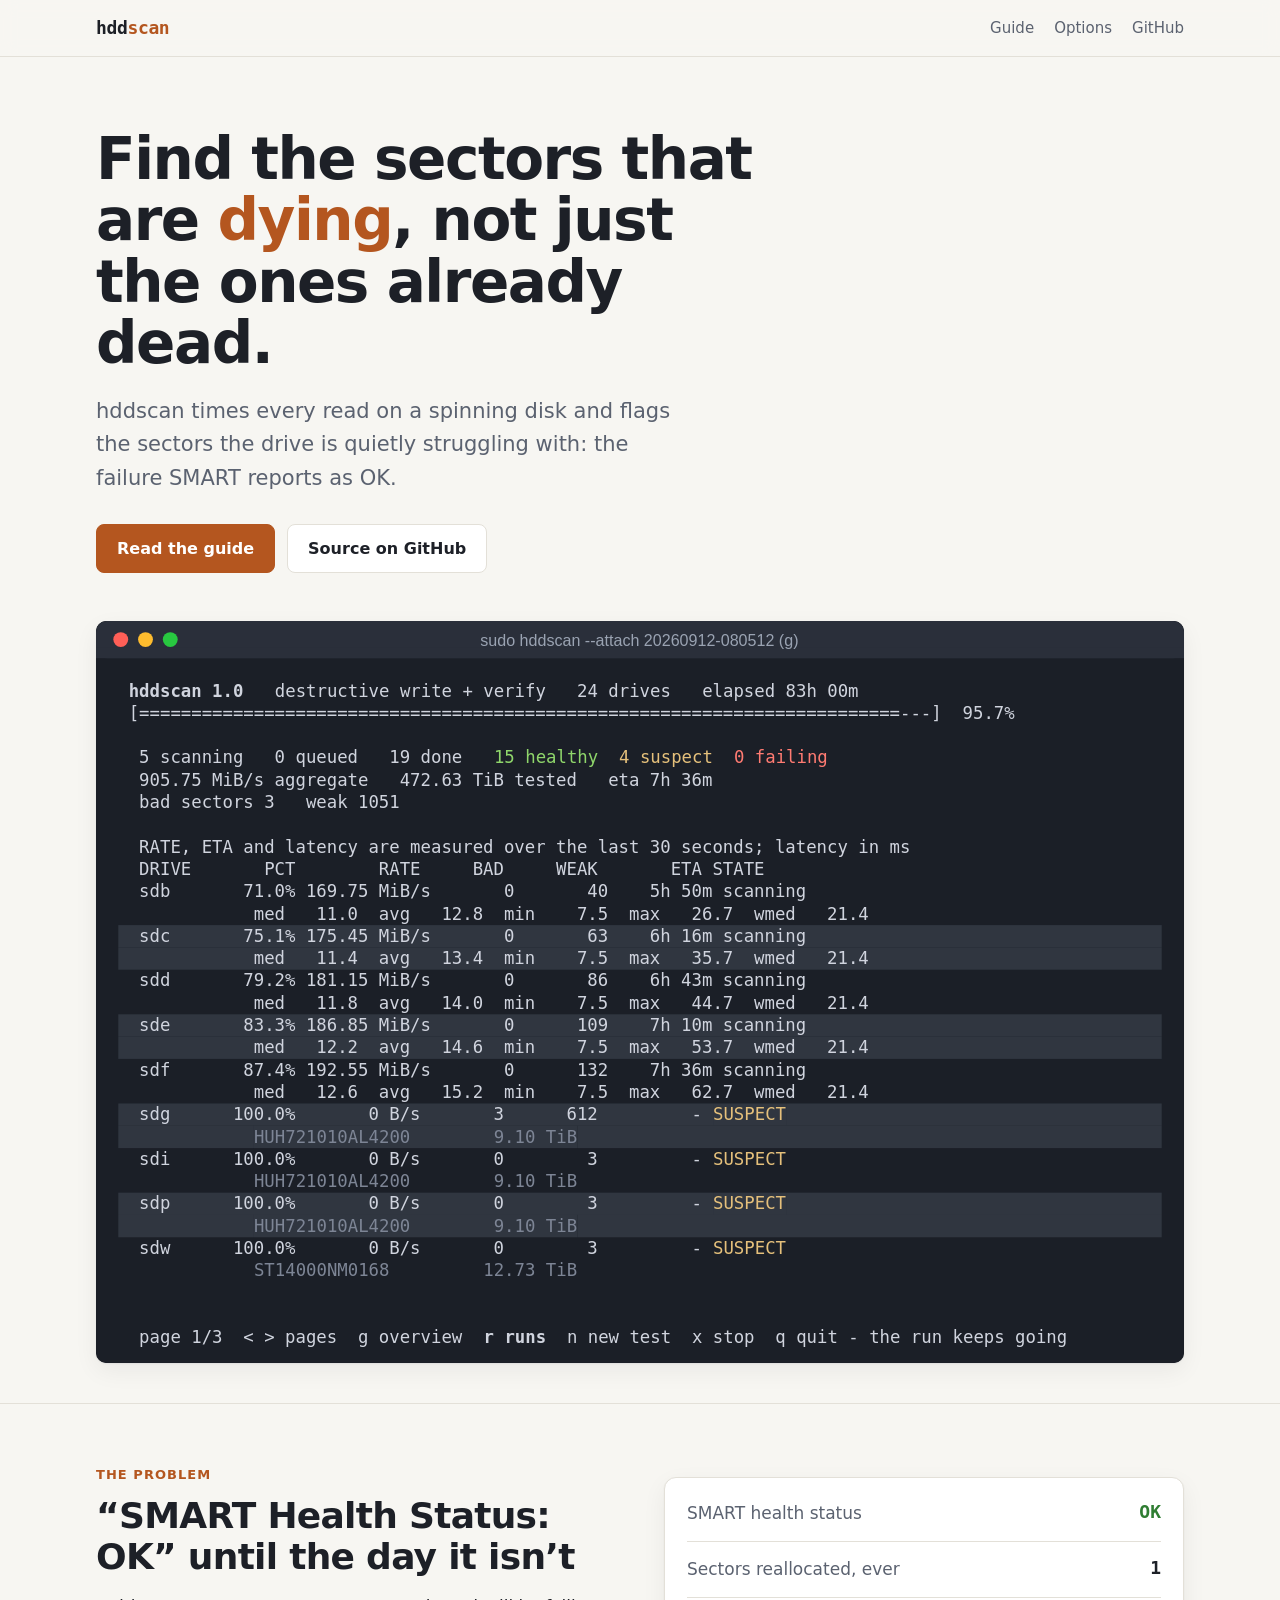
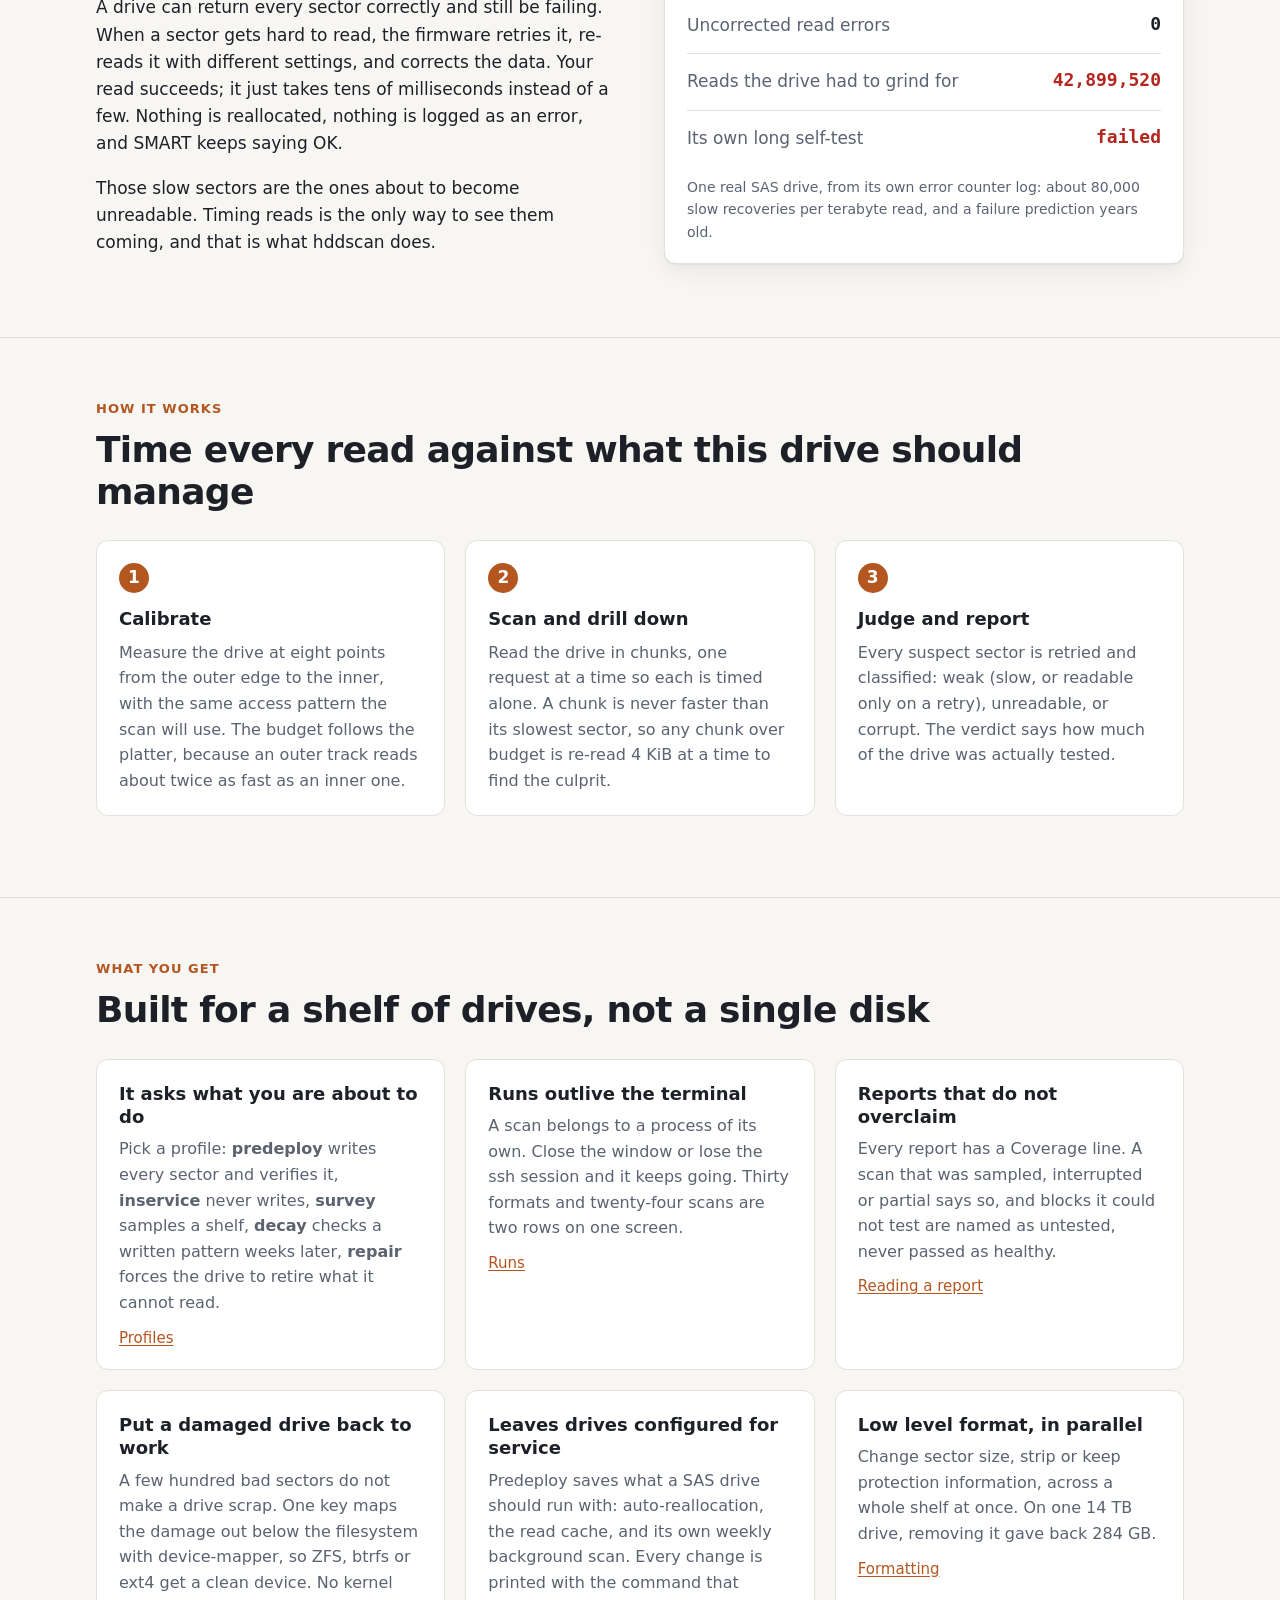
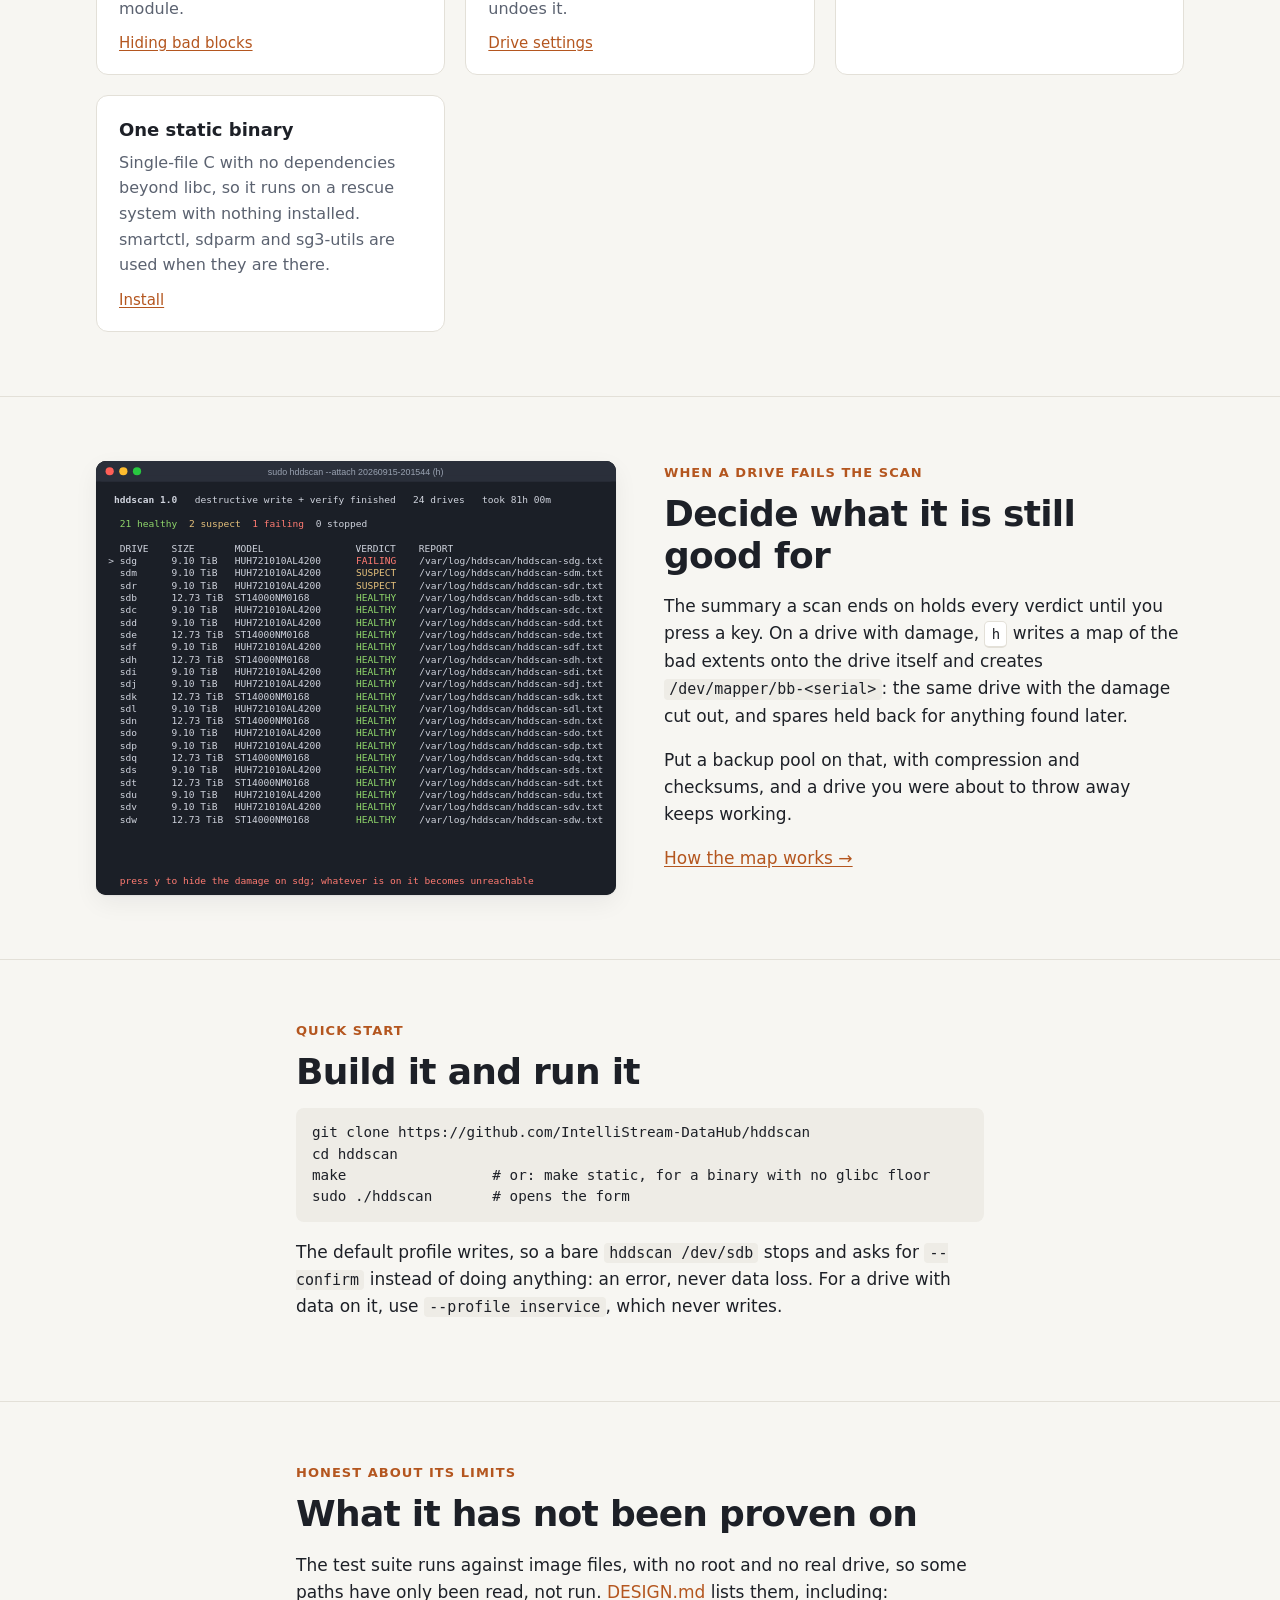
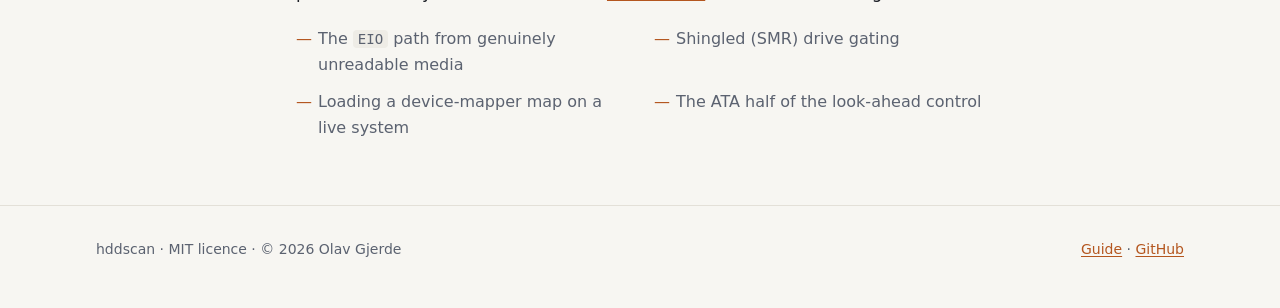
==== docs/index.html @ c6adaf3b "Add a GitHub Pages site, and the tools that keep it true docs/ is now a site: index.html says what h" ====
<!doctype html>
<html lang="en">
<head>
<meta charset="utf-8">
<meta name="viewport" content="width=device-width, initial-scale=1">
<title>hddscan</title>
<meta name="description" content="hddscan times every read on a spinning disk and finds the sectors the firmware is quietly struggling with — the failure SMART reports as OK.">
<link rel="stylesheet" href="style.css">
<link rel="icon" href="data:image/svg+xml,%3Csvg xmlns='http://www.w3.org/2000/svg' viewBox='0 0 32 32'%3E%3Crect width='32' height='32' rx='7' fill='%231b1f27'/%3E%3Ccircle cx='16' cy='16' r='10' fill='none' stroke='%23e8924f' stroke-width='3'/%3E%3Ccircle cx='16' cy='16' r='2.5' fill='%23e8924f'/%3E%3C/svg%3E">
</head>
<body>

<header class="top">
	<div class="wrap">
		<a class="brand" href="./">hdd<span>scan</span></a>
		<nav>
			<a href="guide.html">Guide</a>
			<a href="guide.html#options">Options</a>
			<a href="https://github.com/IntelliStream-DataHub/hddscan">GitHub</a>
		</nav>
	</div>
</header>

<main>
<section class="hero">
	<div class="wrap">
		<h1>Find the sectors that are <em>dying</em>, not just the ones already dead.</h1>
		<p class="lead">hddscan times every read on a spinning disk and flags the
		sectors the drive is quietly struggling with: the failure SMART reports
		as OK.</p>
		<div class="cta">
			<a class="btn primary" href="guide.html">Read the guide</a>
			<a class="btn" href="https://github.com/IntelliStream-DataHub/hddscan">Source on GitHub</a>
		</div>
		<figure class="shot">
			<img src="img/tui-dashboard.svg" width="879" height="599"
			     alt="The hddscan dashboard: 24 drives in a write test, five still scanning with their rate, weak-sector count and latency, the finished ones with their verdicts.">
		</figure>
	</div>
</section>

<section class="band">
	<div class="wrap split">
		<div>
			<p class="kicker">The problem</p>
			<h2>“SMART Health Status: OK” until the day it isn’t</h2>
			<p>A drive can return every sector correctly and still be failing.
			When a sector gets hard to read, the firmware retries it,
			re-reads it with different settings, and corrects the data. Your
			read succeeds; it just takes tens of milliseconds instead of a few.
			Nothing is reallocated, nothing is logged as an error, and SMART
			keeps saying OK.</p>
			<p>Those slow sectors are the ones about to become unreadable.
			Timing reads is the only way to see them coming, and that is what
			hddscan does.</p>
		</div>
		<div class="evidence" role="group" aria-label="One real drive">
			<dl>
				<div><dt>SMART health status</dt><dd class="ok">OK</dd></div>
				<div><dt>Sectors reallocated, ever</dt><dd>1</dd></div>
				<div><dt>Uncorrected read errors</dt><dd>0</dd></div>
				<div><dt>Reads the drive had to grind for</dt><dd class="bad">42,899,520</dd></div>
				<div><dt>Its own long self-test</dt><dd class="bad">failed</dd></div>
			</dl>
			<p style="font-size:14px;color:var(--muted);margin:10px 0 12px">One real SAS drive, from its own error
			counter log: about 80,000 slow recoveries per terabyte read, and a
			failure prediction years old.</p>
		</div>
	</div>
</section>

<section class="band">
	<div class="wrap">
		<p class="kicker">How it works</p>
		<h2>Time every read against what this drive should manage</h2>
		<ol class="steps">
			<li>
				<h3>Calibrate</h3>
				<p>Measure the drive at eight points from the outer edge to the
				inner, with the same access pattern the scan will use. The
				budget follows the platter, because an outer track reads about
				twice as fast as an inner one.</p>
			</li>
			<li>
				<h3>Scan and drill down</h3>
				<p>Read the drive in chunks, one request at a time so each is
				timed alone. A chunk is never faster than its slowest sector,
				so any chunk over budget is re-read 4 KiB at a time to find the
				culprit.</p>
			</li>
			<li>
				<h3>Judge and report</h3>
				<p>Every suspect sector is retried and classified: weak
				(slow, or readable only on a retry), unreadable, or corrupt.
				The verdict says how much of the drive was actually tested.</p>
			</li>
		</ol>
	</div>
</section>

<section class="band">
	<div class="wrap">
		<p class="kicker">What you get</p>
		<h2>Built for a shelf of drives, not a single disk</h2>
		<div class="grid">
			<div class="card">
				<h3>It asks what you are about to do</h3>
				<p>Pick a profile: <b>predeploy</b> writes every sector and
				verifies it, <b>inservice</b> never writes, <b>survey</b>
				samples a shelf, <b>decay</b> checks a written pattern weeks
				later, <b>repair</b> forces the drive to retire what it cannot
				read.</p>
				<a href="guide.html#profiles">Profiles</a>
			</div>
			<div class="card">
				<h3>Runs outlive the terminal</h3>
				<p>A scan belongs to a process of its own. Close the window or
				lose the ssh session and it keeps going. Thirty formats and
				twenty-four scans are two rows on one screen.</p>
				<a href="guide.html#runs">Runs</a>
			</div>
			<div class="card">
				<h3>Reports that do not overclaim</h3>
				<p>Every report has a Coverage line. A scan that was sampled,
				interrupted or partial says so, and blocks it could not test
				are named as untested, never passed as healthy.</p>
				<a href="guide.html#reports">Reading a report</a>
			</div>
			<div class="card">
				<h3>Put a damaged drive back to work</h3>
				<p>A few hundred bad sectors do not make a drive scrap. One key
				maps the damage out below the filesystem with device-mapper,
				so ZFS, btrfs or ext4 get a clean device. No kernel module.</p>
				<a href="guide.html#hide">Hiding bad blocks</a>
			</div>
			<div class="card">
				<h3>Leaves drives configured for service</h3>
				<p>Predeploy saves what a SAS drive should run with:
				auto-reallocation, the read cache, and its own weekly background
				scan. Every change is printed with the command that undoes it.</p>
				<a href="guide.html#settings">Drive settings</a>
			</div>
			<div class="card">
				<h3>Low level format, in parallel</h3>
				<p>Change sector size, strip or keep protection information,
				across a whole shelf at once. On one 14 TB drive, removing it
				gave back 284 GB.</p>
				<a href="guide.html#format">Formatting</a>
			</div>
			<div class="card">
				<h3>One static binary</h3>
				<p>Single-file C with no dependencies beyond libc, so it runs on
				a rescue system with nothing installed. smartctl, sdparm and
				sg3-utils are used when they are there.</p>
				<a href="guide.html#install">Install</a>
			</div>
		</div>
	</div>
</section>

<section class="band">
	<div class="wrap split">
		<figure class="shot" style="margin:0">
			<img src="img/tui-hide-confirm.svg" width="761" height="635"
			     alt="The summary at the end of a 24-drive run: 21 healthy, 2 suspect, 1 failing. The failing drive is selected, and the bottom line asks: press y to hide the damage on sdg.">
		</figure>
		<div>
			<p class="kicker">When a drive fails the scan</p>
			<h2>Decide what it is still good for</h2>
			<p>The summary a scan ends on holds every verdict until you press a
			key. On a drive with damage, <kbd>h</kbd> writes a map of the bad
			extents onto the drive itself and creates
			<code>/dev/mapper/bb-&lt;serial&gt;</code>: the same drive with the
			damage cut out, and spares held back for anything found later.</p>
			<p>Put a backup pool on that, with compression and checksums, and a
			drive you were about to throw away keeps working.</p>
			<p><a href="guide.html#hide">How the map works →</a></p>
		</div>
	</div>
</section>

<section class="band">
	<div class="wrap narrow">
		<p class="kicker">Quick start</p>
		<h2>Build it and run it</h2>
<pre><code>git clone https://github.com/IntelliStream-DataHub/hddscan
cd hddscan
make                 # or: make static, for a binary with no glibc floor
sudo ./hddscan       # opens the form</code></pre>
		<p>The default profile writes, so a bare <code>hddscan /dev/sdb</code>
		stops and asks for <code>--confirm</code> instead of doing anything:
		an error, never data loss. For a drive with data on it, use
		<code>--profile inservice</code>, which never writes.</p>
	</div>
</section>

<section class="band">
	<div class="wrap narrow">
		<p class="kicker">Honest about its limits</p>
		<h2>What it has not been proven on</h2>
		<p>The test suite runs against image files, with no root and no real
		drive, so some paths have only been read, not run.
		<a href="https://github.com/IntelliStream-DataHub/hddscan/blob/main/DESIGN.md#what-was-verified-during-development">DESIGN.md</a>
		lists them, including:</p>
		<ul class="limits">
			<li>The <code>EIO</code> path from genuinely unreadable media</li>
			<li>Shingled (SMR) drive gating</li>
			<li>Loading a device-mapper map on a live system</li>
			<li>The ATA half of the look-ahead control</li>
		</ul>
	</div>
</section>
</main>

<footer>
	<div class="wrap">
		<span>hddscan · MIT licence · © 2026 Olav Gjerde</span>
		<span><a href="guide.html">Guide</a> · <a href="https://github.com/IntelliStream-DataHub/hddscan">GitHub</a></span>
	</div>
</footer>
</body>
</html>
---- docs/style.css ----
/* hddscan site.  No build step, no fonts fetched, no script: the same
 * no-dependencies stance as the tool, and a page that works from a file. */

:root {
	--bg: #f7f6f2;
	--surface: #ffffff;
	--ink: #1d2027;
	--muted: #5b6270;
	--line: #e3e0d8;
	--accent: #b4561f;        /* amber: a sector taking too long */
	--accent-ink: #ffffff;
	--good: #2f7d32;
	--warn: #9a6a00;
	--bad: #b3261e;
	--code-bg: #eeece6;
	--term: #1b1f27;
	--shadow: 0 1px 2px rgba(20, 22, 28, .06), 0 8px 24px rgba(20, 22, 28, .06);
	--mono: "DejaVu Sans Mono", Menlo, Consolas, "Liberation Mono", monospace;
	--sans: -apple-system, "Segoe UI", system-ui, Helvetica, Arial, sans-serif;
	--wide: 1120px;
	--text: 720px;
	color-scheme: light;
}

@media (prefers-color-scheme: dark) {
	:root:not([data-theme="light"]) {
		--bg: #12151b;
		--surface: #1a1e26;
		--ink: #e6e8ee;
		--muted: #9aa3b2;
		--line: #2a303b;
		--accent: #e8924f;
		--accent-ink: #12151b;
		--good: #8fd66b;
		--warn: #e5c07b;
		--bad: #ff7b72;
		--code-bg: #222731;
		--shadow: 0 1px 2px rgba(0, 0, 0, .3), 0 8px 24px rgba(0, 0, 0, .25);
		color-scheme: dark;
	}
}

:root[data-theme="dark"] {
	--bg: #12151b;
	--surface: #1a1e26;
	--ink: #e6e8ee;
	--muted: #9aa3b2;
	--line: #2a303b;
	--accent: #e8924f;
	--accent-ink: #12151b;
	--good: #8fd66b;
	--warn: #e5c07b;
	--bad: #ff7b72;
	--code-bg: #222731;
	color-scheme: dark;
}

*, *::before, *::after { box-sizing: border-box; }

html { -webkit-text-size-adjust: 100%; scroll-padding-top: 72px; }

body {
	margin: 0;
	background: var(--bg);
	color: var(--ink);
	font: 17px/1.6 var(--sans);
	overflow-x: hidden;
}

a { color: var(--accent); text-underline-offset: 2px; }
a:hover { text-decoration-thickness: 2px; }

code, pre, kbd { font-family: var(--mono); font-size: .88em; }
code { background: var(--code-bg); padding: .08em .35em; border-radius: 4px; }
a code { color: inherit; }
kbd {
	display: inline-block;
	min-width: 1.6em;
	padding: .05em .45em;
	border: 1px solid var(--line);
	border-bottom-width: 2px;
	border-radius: 5px;
	background: var(--surface);
	text-align: center;
	font-size: .82em;
}
pre {
	background: var(--code-bg);
	padding: 14px 16px;
	border-radius: 8px;
	overflow-x: auto;
	line-height: 1.5;
	font-size: .84em;
}
pre code { background: none; padding: 0; font-size: inherit; }

img { max-width: 100%; height: auto; }

.wrap { max-width: var(--wide); margin: 0 auto; padding: 0 16px; }
.narrow { max-width: var(--text); }

/* ---- header */
.top {
	position: sticky;
	top: 0;
	z-index: 10;
	background: color-mix(in srgb, var(--bg) 88%, transparent);
	backdrop-filter: saturate(1.4) blur(8px);
	border-bottom: 1px solid var(--line);
}
.top .wrap { display: flex; align-items: center; gap: 24px; height: 56px; }
.brand {
	font: 700 18px/1 var(--mono);
	color: var(--ink);
	text-decoration: none;
	letter-spacing: -.02em;
}
.brand span { color: var(--accent); }
.top nav { margin-left: auto; display: flex; gap: 20px; font-size: 15px; }
.top nav a { color: var(--muted); text-decoration: none; }
.top nav a:hover, .top nav a[aria-current] { color: var(--ink); }

/* ---- landing */
.hero { padding: 72px 0 40px; }
.hero h1 {
	font-size: clamp(34px, 5.4vw, 58px);
	line-height: 1.06;
	letter-spacing: -.025em;
	margin: 0 0 20px;
	max-width: 17ch;
}
.hero h1 em { font-style: normal; color: var(--accent); }
.lead { font-size: clamp(18px, 2.1vw, 21px); color: var(--muted); max-width: 44ch; margin: 0 0 28px; }
.cta { display: flex; flex-wrap: wrap; gap: 12px; }
.btn {
	display: inline-block;
	padding: 11px 20px;
	border-radius: 8px;
	font-weight: 600;
	font-size: 16px;
	text-decoration: none;
	border: 1px solid var(--line);
	color: var(--ink);
	background: var(--surface);
}
.btn.primary { background: var(--accent); color: var(--accent-ink); border-color: var(--accent); }
.btn:hover { text-decoration: none; filter: brightness(1.05); }

.shot {
	margin: 0;
	border-radius: 10px;
	overflow: hidden;
	box-shadow: var(--shadow);
	background: var(--term);
	line-height: 0;
}
.shot img { width: 100%; display: block; }
figure { margin: 28px 0; }
figcaption { font-size: 14px; color: var(--muted); margin-top: 10px; line-height: 1.5; }
.hero .shot { margin-top: 48px; }

section.band { padding: 64px 0; border-top: 1px solid var(--line); }
section.band h2 {
	font-size: clamp(26px, 3.4vw, 36px);
	line-height: 1.15;
	letter-spacing: -.02em;
	margin: 0 0 16px;
}
.kicker {
	font: 600 13px/1 var(--sans);
	letter-spacing: .08em;
	text-transform: uppercase;
	color: var(--accent);
	margin: 0 0 14px;
}

.split { display: grid; grid-template-columns: 1fr 1fr; gap: 48px; align-items: center; }
@media (max-width: 860px) { .split { grid-template-columns: 1fr; gap: 28px; } }

/* the SMART-says-OK case, as numbers */
.evidence {
	background: var(--surface);
	border: 1px solid var(--line);
	border-radius: 12px;
	padding: 8px 22px;
	box-shadow: var(--shadow);
}
.evidence dl { margin: 0; }
.evidence div {
	display: flex;
	justify-content: space-between;
	gap: 16px;
	padding: 14px 0;
	border-bottom: 1px solid var(--line);
}
.evidence div:last-child { border-bottom: 0; }
.evidence dt { color: var(--muted); }
.evidence dd { margin: 0; font: 600 18px/1.3 var(--mono); text-align: right; }
.evidence .ok { color: var(--good); }
.evidence .bad { color: var(--bad); }

.steps { counter-reset: step; display: grid; grid-template-columns: repeat(3, 1fr); gap: 20px; margin-top: 28px; }
@media (max-width: 860px) { .steps { grid-template-columns: 1fr; } }
.steps li {
	list-style: none;
	background: var(--surface);
	border: 1px solid var(--line);
	border-radius: 12px;
	padding: 22px;
}
.steps li::before {
	counter-increment: step;
	content: counter(step);
	display: inline-grid;
	place-items: center;
	width: 30px;
	height: 30px;
	border-radius: 50%;
	background: var(--accent);
	color: var(--accent-ink);
	font-weight: 700;
	margin-bottom: 12px;
}
.steps { padding: 0; }
.steps h3 { margin: 0 0 6px; font-size: 18px; }
.steps p { margin: 0; color: var(--muted); font-size: 16px; }

.grid { display: grid; grid-template-columns: repeat(auto-fill, minmax(290px, 1fr)); gap: 20px; margin-top: 28px; }
.card {
	background: var(--surface);
	border: 1px solid var(--line);
	border-radius: 12px;
	padding: 22px 22px 18px;
}
.card h3 { margin: 0 0 8px; font-size: 18px; line-height: 1.3; }
.card p { margin: 0 0 8px; color: var(--muted); font-size: 16px; }
.card a { font-size: 15px; }

.limits { display: grid; grid-template-columns: repeat(auto-fill, minmax(260px, 1fr)); gap: 12px 28px; padding: 0; margin: 20px 0 0; }
.limits li { list-style: none; padding-left: 22px; position: relative; color: var(--muted); font-size: 16px; }
.limits li::before { content: "—"; position: absolute; left: 0; color: var(--accent); }

footer { border-top: 1px solid var(--line); padding: 32px 0 48px; color: var(--muted); font-size: 14px; }
footer .wrap { display: flex; flex-wrap: wrap; gap: 8px 24px; justify-content: space-between; }

/* ---- guide */
.guide { display: grid; grid-template-columns: 230px minmax(0, 1fr); gap: 48px; padding: 40px 0 64px; }
@media (max-width: 960px) { .guide { grid-template-columns: 1fr; gap: 8px; } }
.toc { position: sticky; top: 80px; align-self: start; font-size: 14px; max-height: calc(100vh - 100px); overflow-y: auto; }
.toc p { font-weight: 700; margin: 0 0 8px; }
.toc ul { list-style: none; margin: 0 0 16px; padding: 0; }
.toc li { margin: 4px 0; }
.toc ul ul { padding-left: 12px; margin: 2px 0 6px; }
.toc a { color: var(--muted); text-decoration: none; }
.toc a:hover { color: var(--ink); }
@media (max-width: 960px) {
	.toc { position: static; max-height: none; border: 1px solid var(--line); border-radius: 10px; padding: 16px; background: var(--surface); }
	.toc ul ul { display: none; }
}

.doc { min-width: 0; }
.doc h1 { font-size: clamp(30px, 4vw, 42px); letter-spacing: -.02em; line-height: 1.1; margin: 0 0 12px; }
.doc h2 { font-size: 28px; letter-spacing: -.015em; margin: 56px 0 12px; padding-top: 8px; border-top: 1px solid var(--line); }
.doc h3 { font-size: 20px; margin: 32px 0 8px; }
.doc > p, .doc section > p, .doc li { max-width: var(--text); }

table { border-collapse: collapse; width: 100%; font-size: 15px; margin: 16px 0; }
th, td { text-align: left; padding: 8px 10px; border-bottom: 1px solid var(--line); vertical-align: top; }
th { font-weight: 600; color: var(--muted); font-size: 13px; text-transform: uppercase; letter-spacing: .04em; }
.table-wrap { overflow-x: auto; }

.callout {
	border-left: 3px solid var(--accent);
	background: var(--surface);
	padding: 12px 16px;
	border-radius: 0 8px 8px 0;
	margin: 20px 0;
	max-width: var(--text);
	font-size: 16px;
}
.callout p { margin: 0; }

.verdict { font: 700 13px/1 var(--mono); padding: 3px 7px; border-radius: 4px; }
.v-ok { color: var(--good); border: 1px solid currentColor; }
.v-warn { color: var(--warn); border: 1px solid currentColor; }
.v-bad { color: var(--bad); border: 1px solid currentColor; }

/* the generated option reference */
.usage { font-size: .82em; }
.optnav ul { display: flex; flex-wrap: wrap; gap: 6px 14px; list-style: none; padding: 0; margin: 12px 0 8px; font-size: 14px; }
.optgroup h3 { margin-top: 36px; }
dl.opts { margin: 0; }
dl.opts dt { margin-top: 16px; }
dl.opts dt code { font-weight: 600; background: none; padding: 0; color: var(--ink); }
dl.opts dd { margin: 4px 0 0 0; color: var(--muted); font-size: 16px; max-width: var(--text); }
dl.opts dt:target, dl.opts dt:target + dd { background: color-mix(in srgb, var(--accent) 12%, transparent); }
.optpre { background: none; padding: 0; margin: 0; font-size: 14px; color: var(--muted); white-space: pre-wrap; }
.exit { margin-top: 32px; font-family: var(--mono); font-size: 14px; }
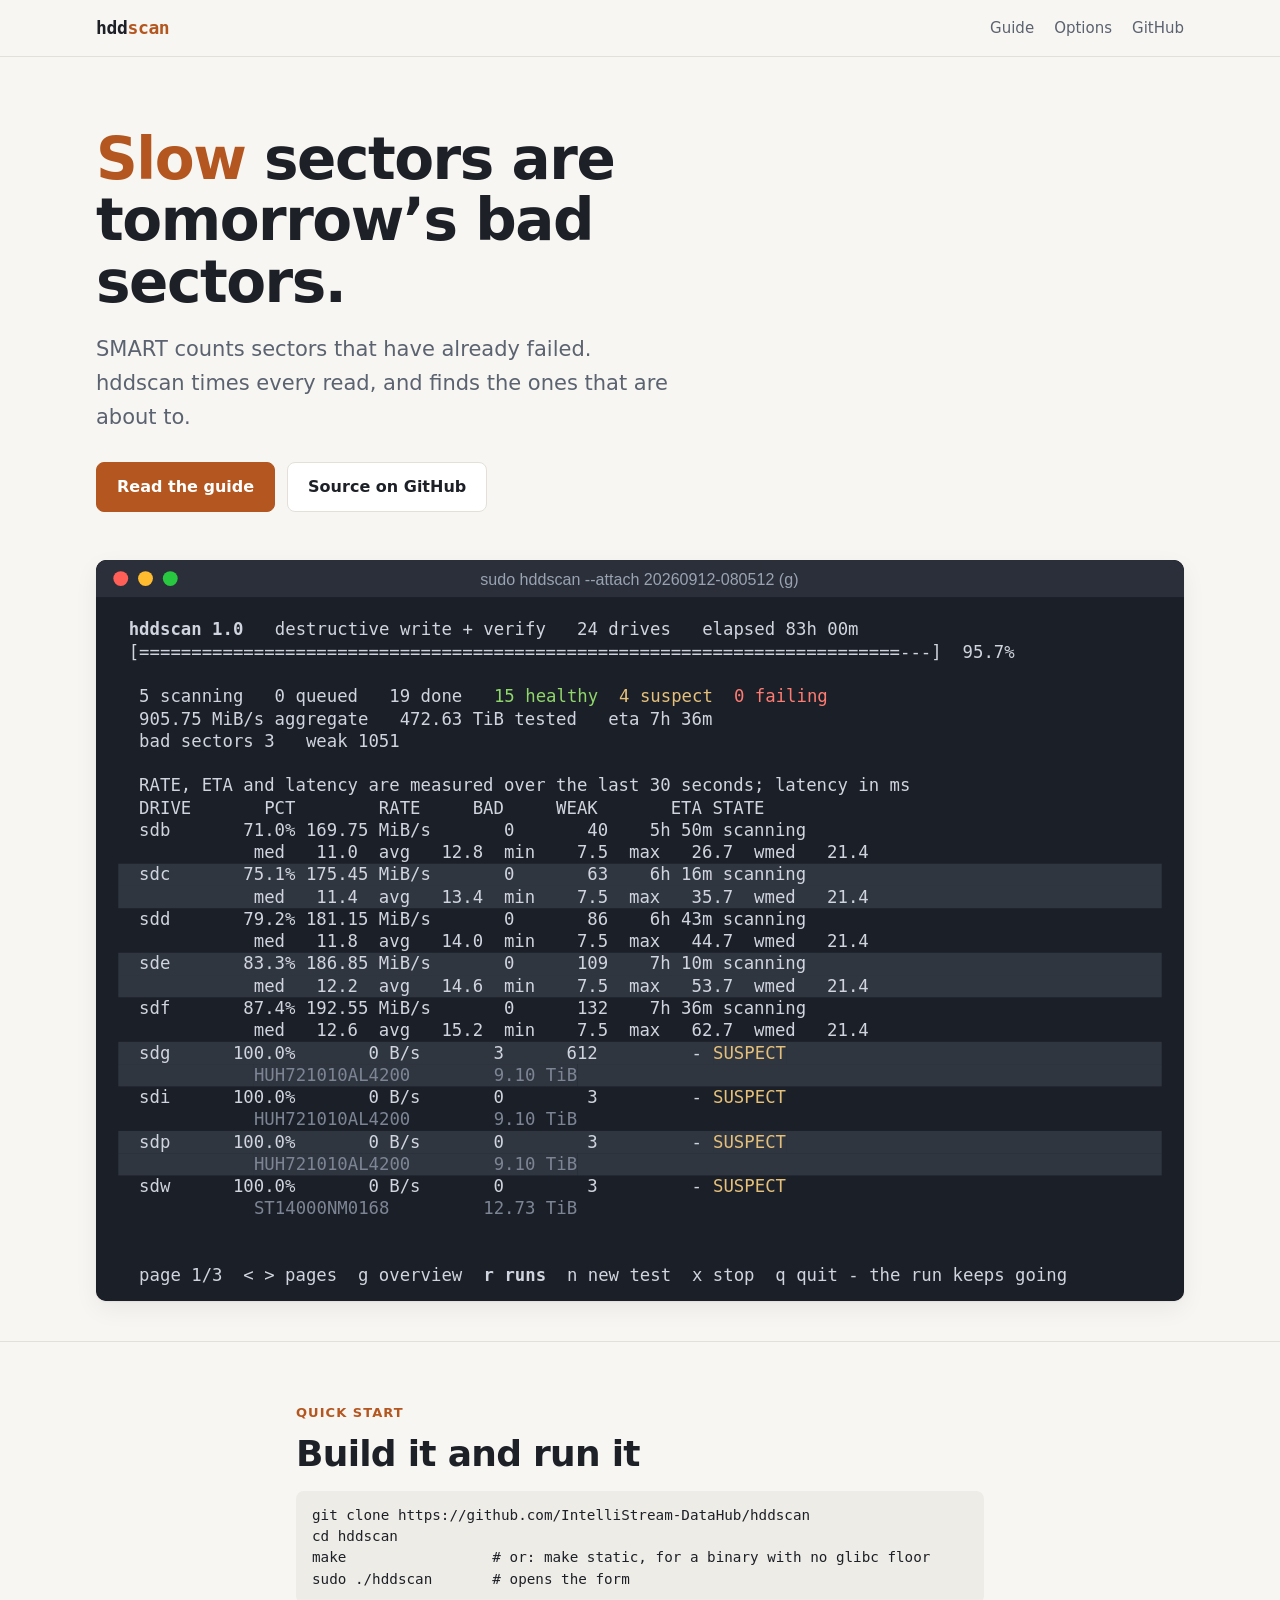
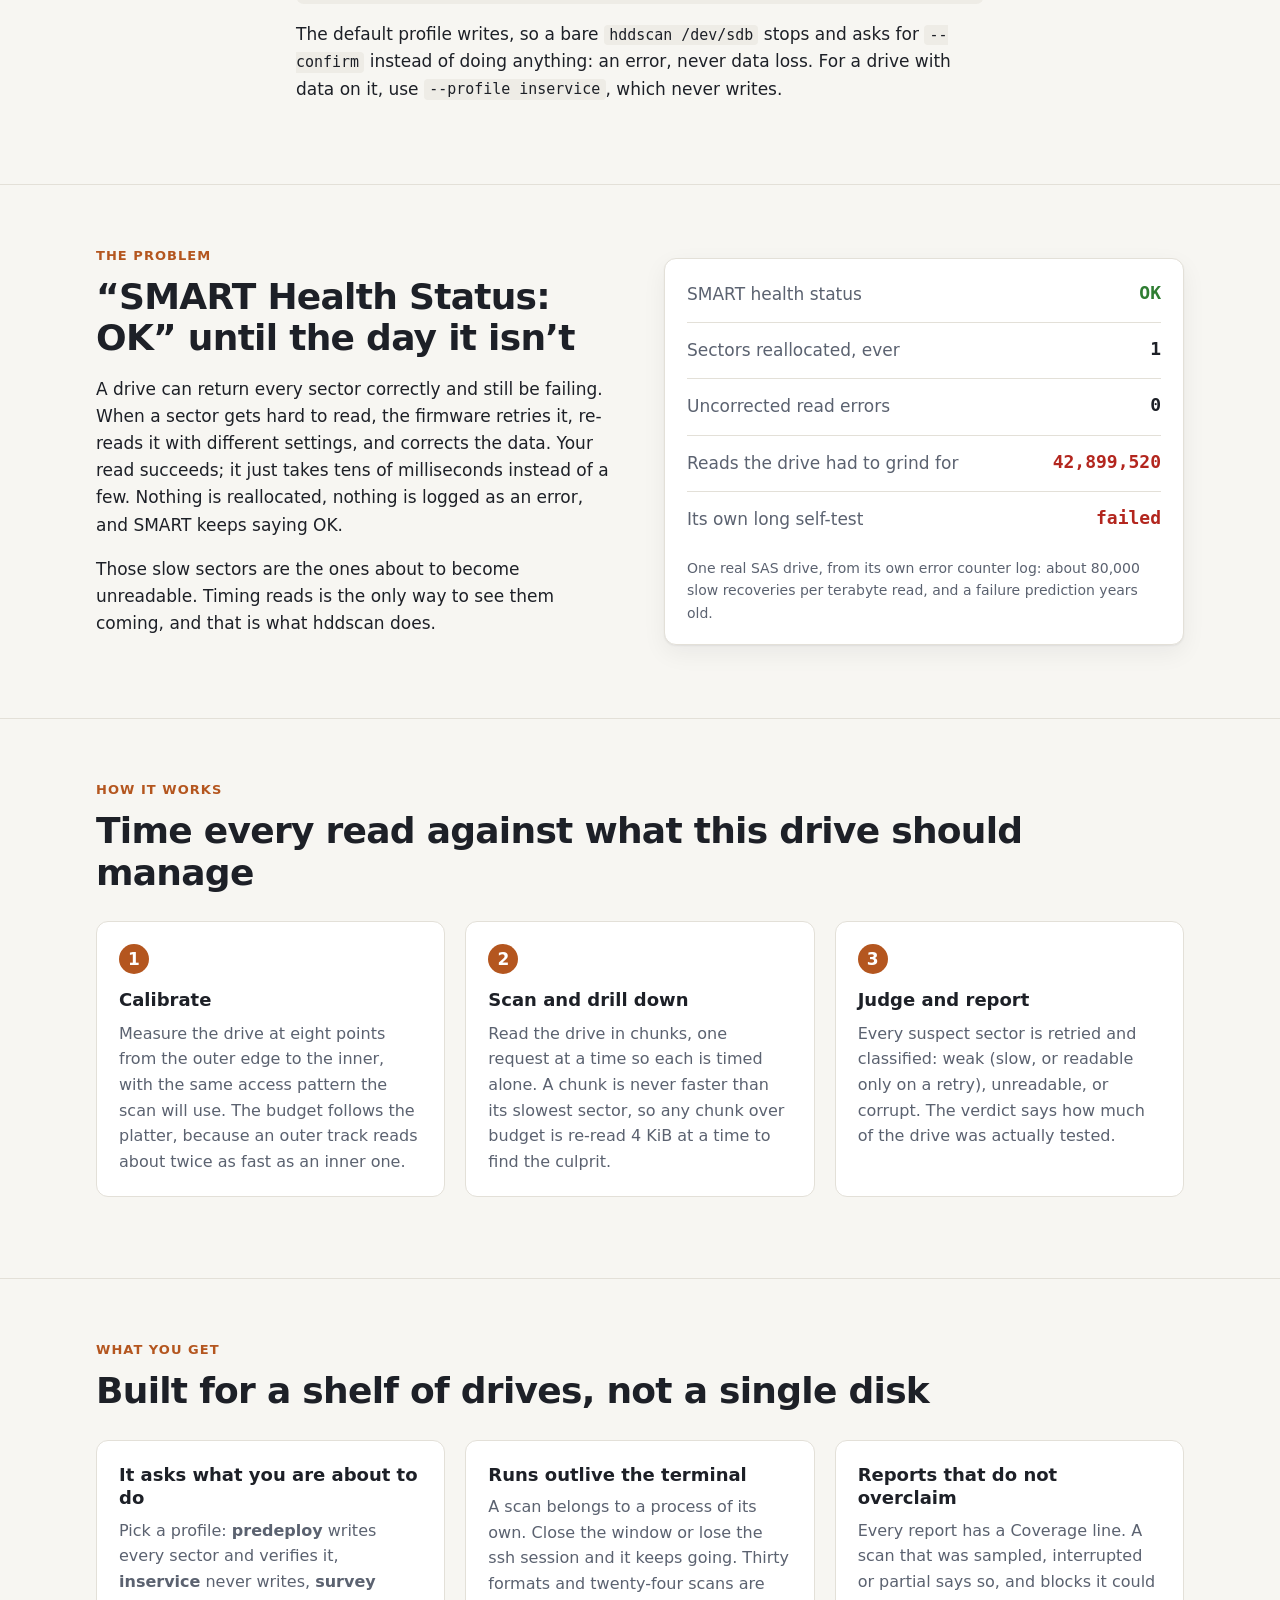
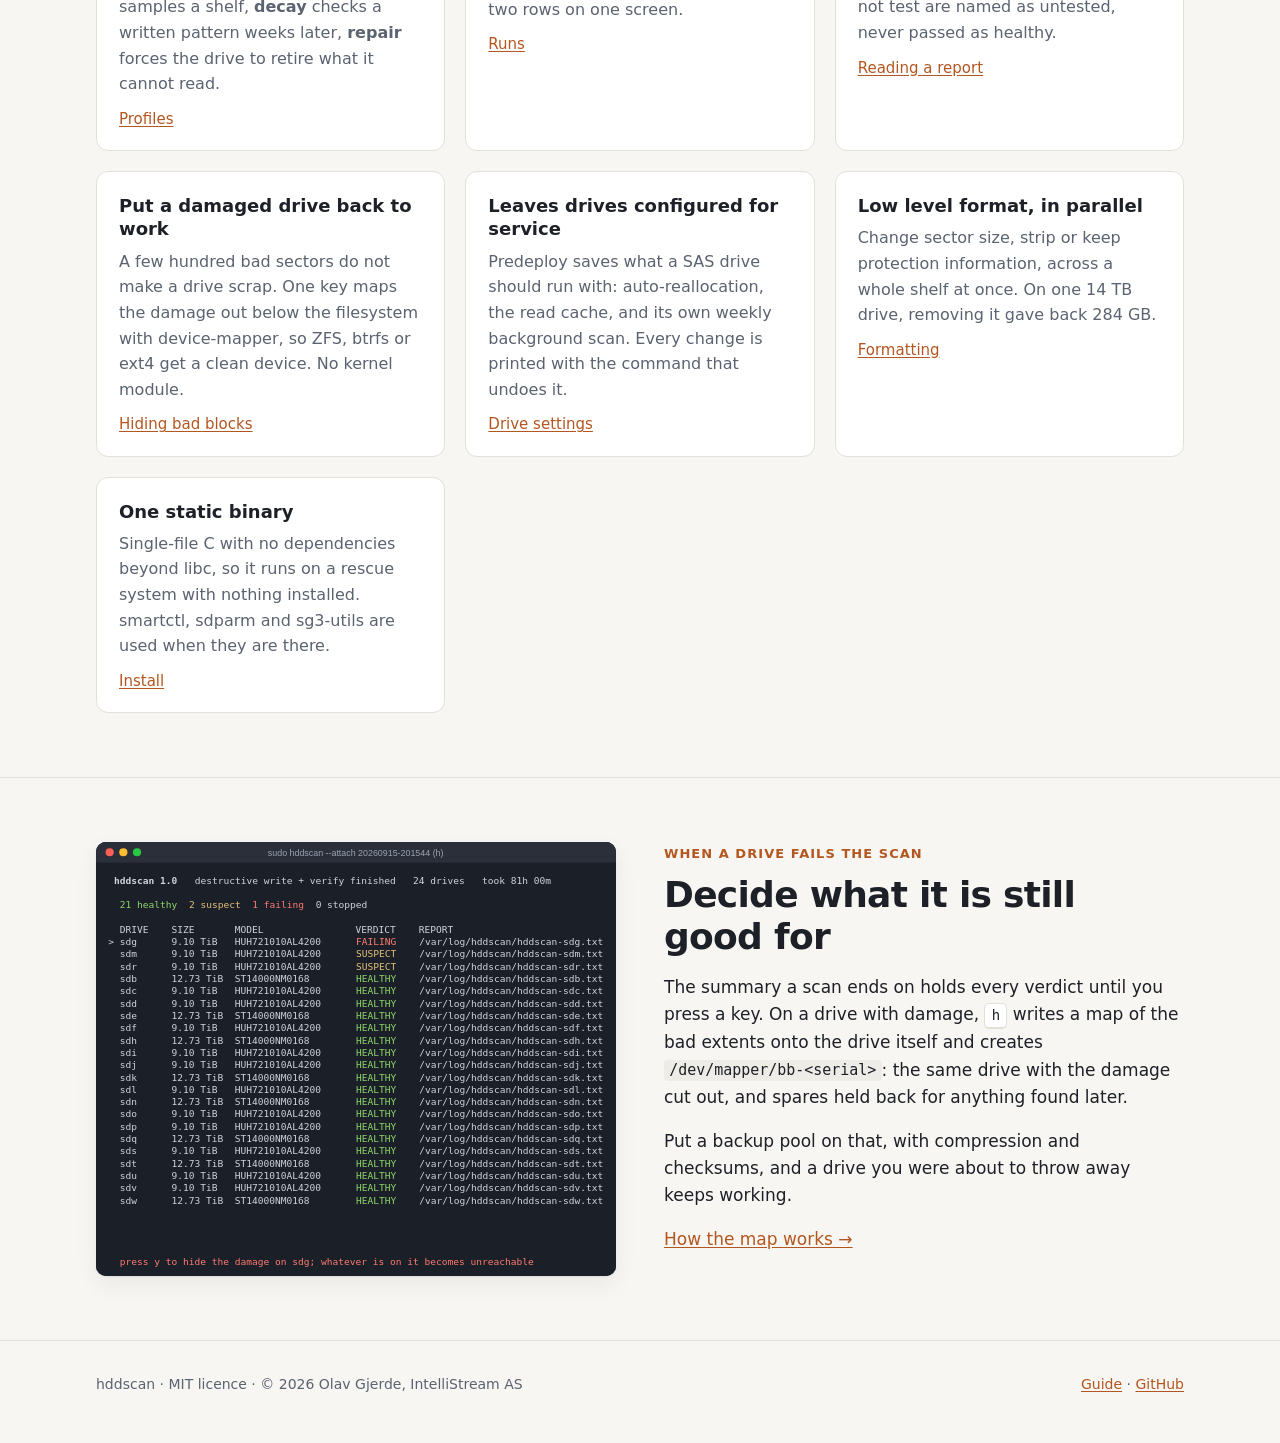
==== commit 44395534: "Sharpen the landing page The headline is now "Slow sectors are tomorrow's bad sectors", and the line" ====
--- a/docs/index.html
+++ b/docs/index.html
@@ -24,10 +24,9 @@
 <main>
 <section class="hero">
 	<div class="wrap">
-		<h1>Find the sectors that are <em>dying</em>, not just the ones already dead.</h1>
-		<p class="lead">hddscan times every read on a spinning disk and flags the
-		sectors the drive is quietly struggling with: the failure SMART reports
-		as OK.</p>
+		<h1><em>Slow</em> sectors are tomorrow’s bad sectors.</h1>
+		<p class="lead">SMART counts sectors that have already failed. hddscan
+		times every read, and finds the ones that are about to.</p>
 		<div class="cta">
 			<a class="btn primary" href="guide.html">Read the guide</a>
 			<a class="btn" href="https://github.com/IntelliStream-DataHub/hddscan">Source on GitHub</a>
@@ -36,6 +35,21 @@
 			<img src="img/tui-dashboard.svg" width="879" height="599"
 			     alt="The hddscan dashboard: 24 drives in a write test, five still scanning with their rate, weak-sector count and latency, the finished ones with their verdicts.">
 		</figure>
+	</div>
+</section>
+
+<section class="band">
+	<div class="wrap narrow">
+		<p class="kicker">Quick start</p>
+		<h2>Build it and run it</h2>
+<pre><code>git clone https://github.com/IntelliStream-DataHub/hddscan
+cd hddscan
+make                 # or: make static, for a binary with no glibc floor
+sudo ./hddscan       # opens the form</code></pre>
+		<p>The default profile writes, so a bare <code>hddscan /dev/sdb</code>
+		stops and asks for <code>--confirm</code> instead of doing anything:
+		an error, never data loss. For a drive with data on it, use
+		<code>--profile inservice</code>, which never writes.</p>
 	</div>
 </section>
 
@@ -179,42 +193,11 @@
 	</div>
 </section>
 
-<section class="band">
-	<div class="wrap narrow">
-		<p class="kicker">Quick start</p>
-		<h2>Build it and run it</h2>
-<pre><code>git clone https://github.com/IntelliStream-DataHub/hddscan
-cd hddscan
-make                 # or: make static, for a binary with no glibc floor
-sudo ./hddscan       # opens the form</code></pre>
-		<p>The default profile writes, so a bare <code>hddscan /dev/sdb</code>
-		stops and asks for <code>--confirm</code> instead of doing anything:
-		an error, never data loss. For a drive with data on it, use
-		<code>--profile inservice</code>, which never writes.</p>
-	</div>
-</section>
-
-<section class="band">
-	<div class="wrap narrow">
-		<p class="kicker">Honest about its limits</p>
-		<h2>What it has not been proven on</h2>
-		<p>The test suite runs against image files, with no root and no real
-		drive, so some paths have only been read, not run.
-		<a href="https://github.com/IntelliStream-DataHub/hddscan/blob/main/DESIGN.md#what-was-verified-during-development">DESIGN.md</a>
-		lists them, including:</p>
-		<ul class="limits">
-			<li>The <code>EIO</code> path from genuinely unreadable media</li>
-			<li>Shingled (SMR) drive gating</li>
-			<li>Loading a device-mapper map on a live system</li>
-			<li>The ATA half of the look-ahead control</li>
-		</ul>
-	</div>
-</section>
 </main>
 
 <footer>
 	<div class="wrap">
-		<span>hddscan · MIT licence · © 2026 Olav Gjerde</span>
+		<span>hddscan · MIT licence · © 2026 Olav Gjerde, IntelliStream AS</span>
 		<span><a href="guide.html">Guide</a> · <a href="https://github.com/IntelliStream-DataHub/hddscan">GitHub</a></span>
 	</div>
 </footer>
--- a/docs/style.css
+++ b/docs/style.css
@@ -236,10 +236,6 @@
 .card p { margin: 0 0 8px; color: var(--muted); font-size: 16px; }
 .card a { font-size: 15px; }
 
-.limits { display: grid; grid-template-columns: repeat(auto-fill, minmax(260px, 1fr)); gap: 12px 28px; padding: 0; margin: 20px 0 0; }
-.limits li { list-style: none; padding-left: 22px; position: relative; color: var(--muted); font-size: 16px; }
-.limits li::before { content: "—"; position: absolute; left: 0; color: var(--accent); }
-
 footer { border-top: 1px solid var(--line); padding: 32px 0 48px; color: var(--muted); font-size: 14px; }
 footer .wrap { display: flex; flex-wrap: wrap; gap: 8px 24px; justify-content: space-between; }
 
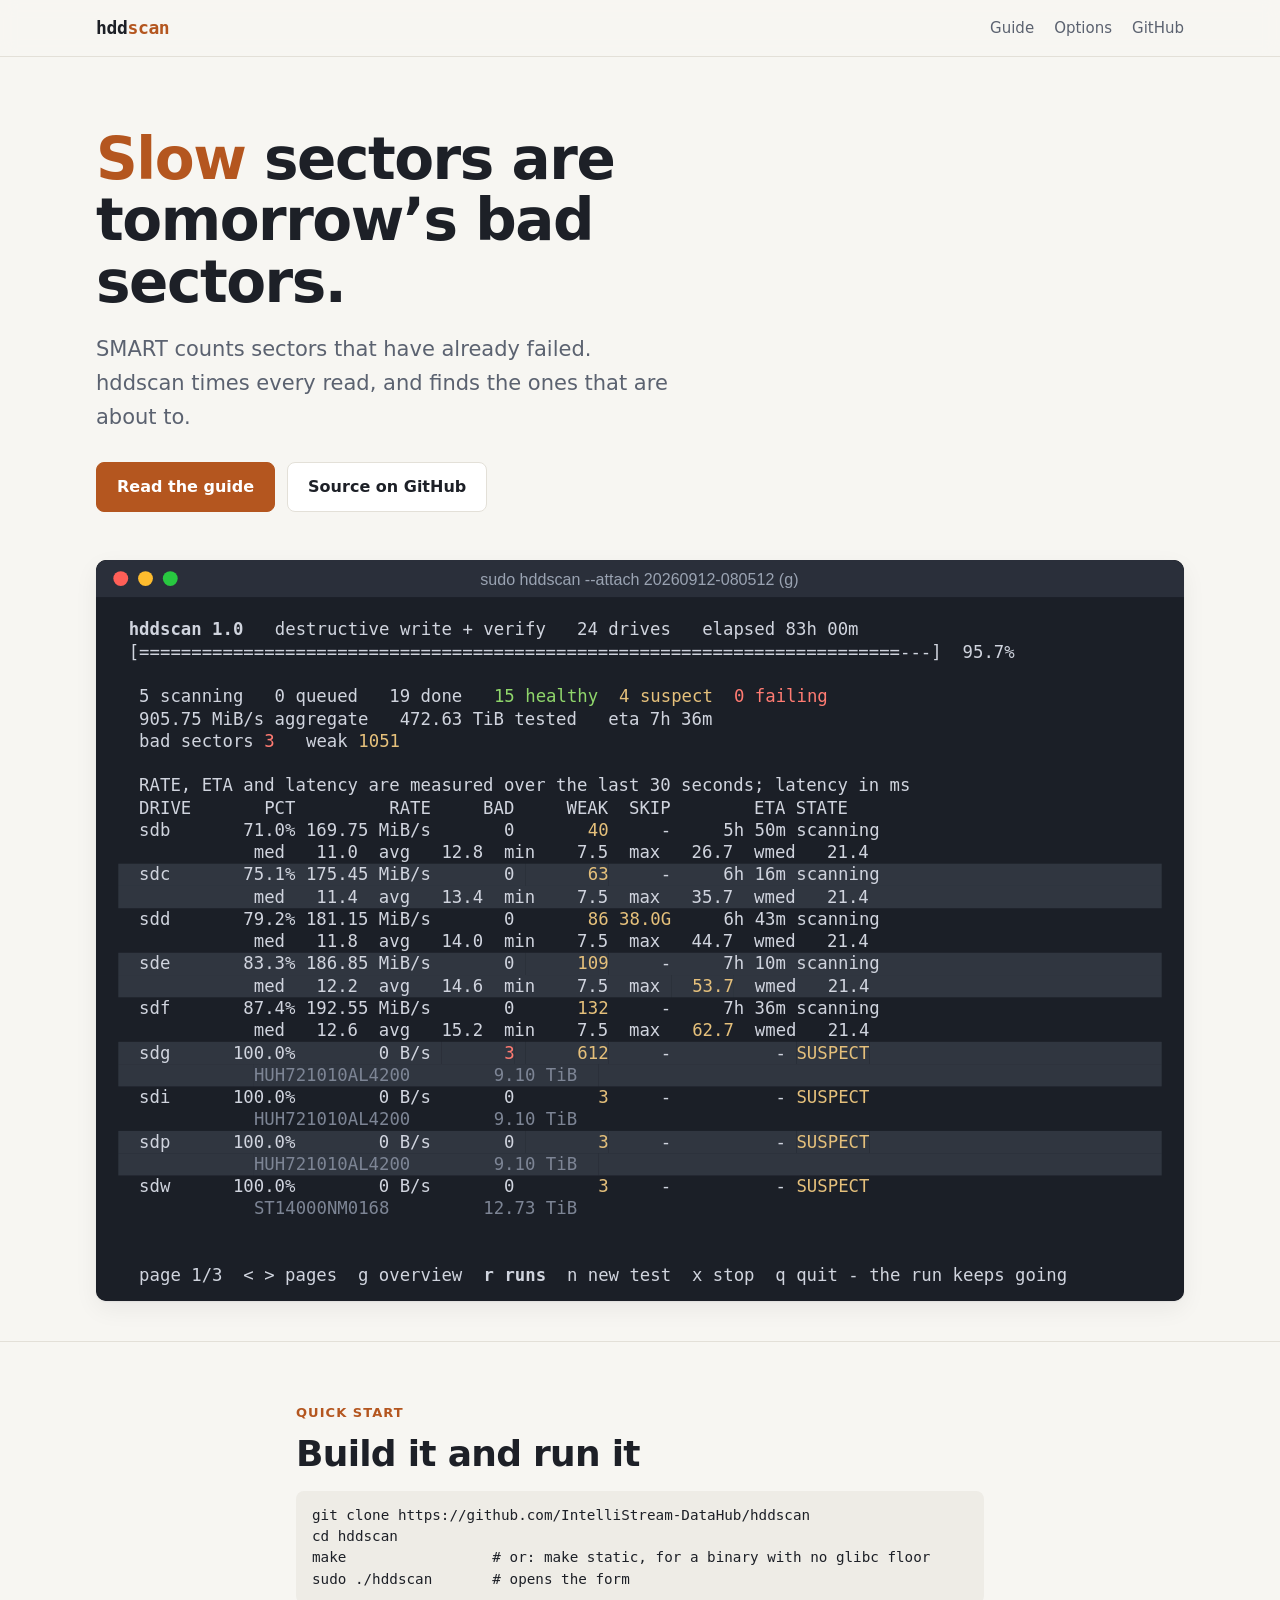
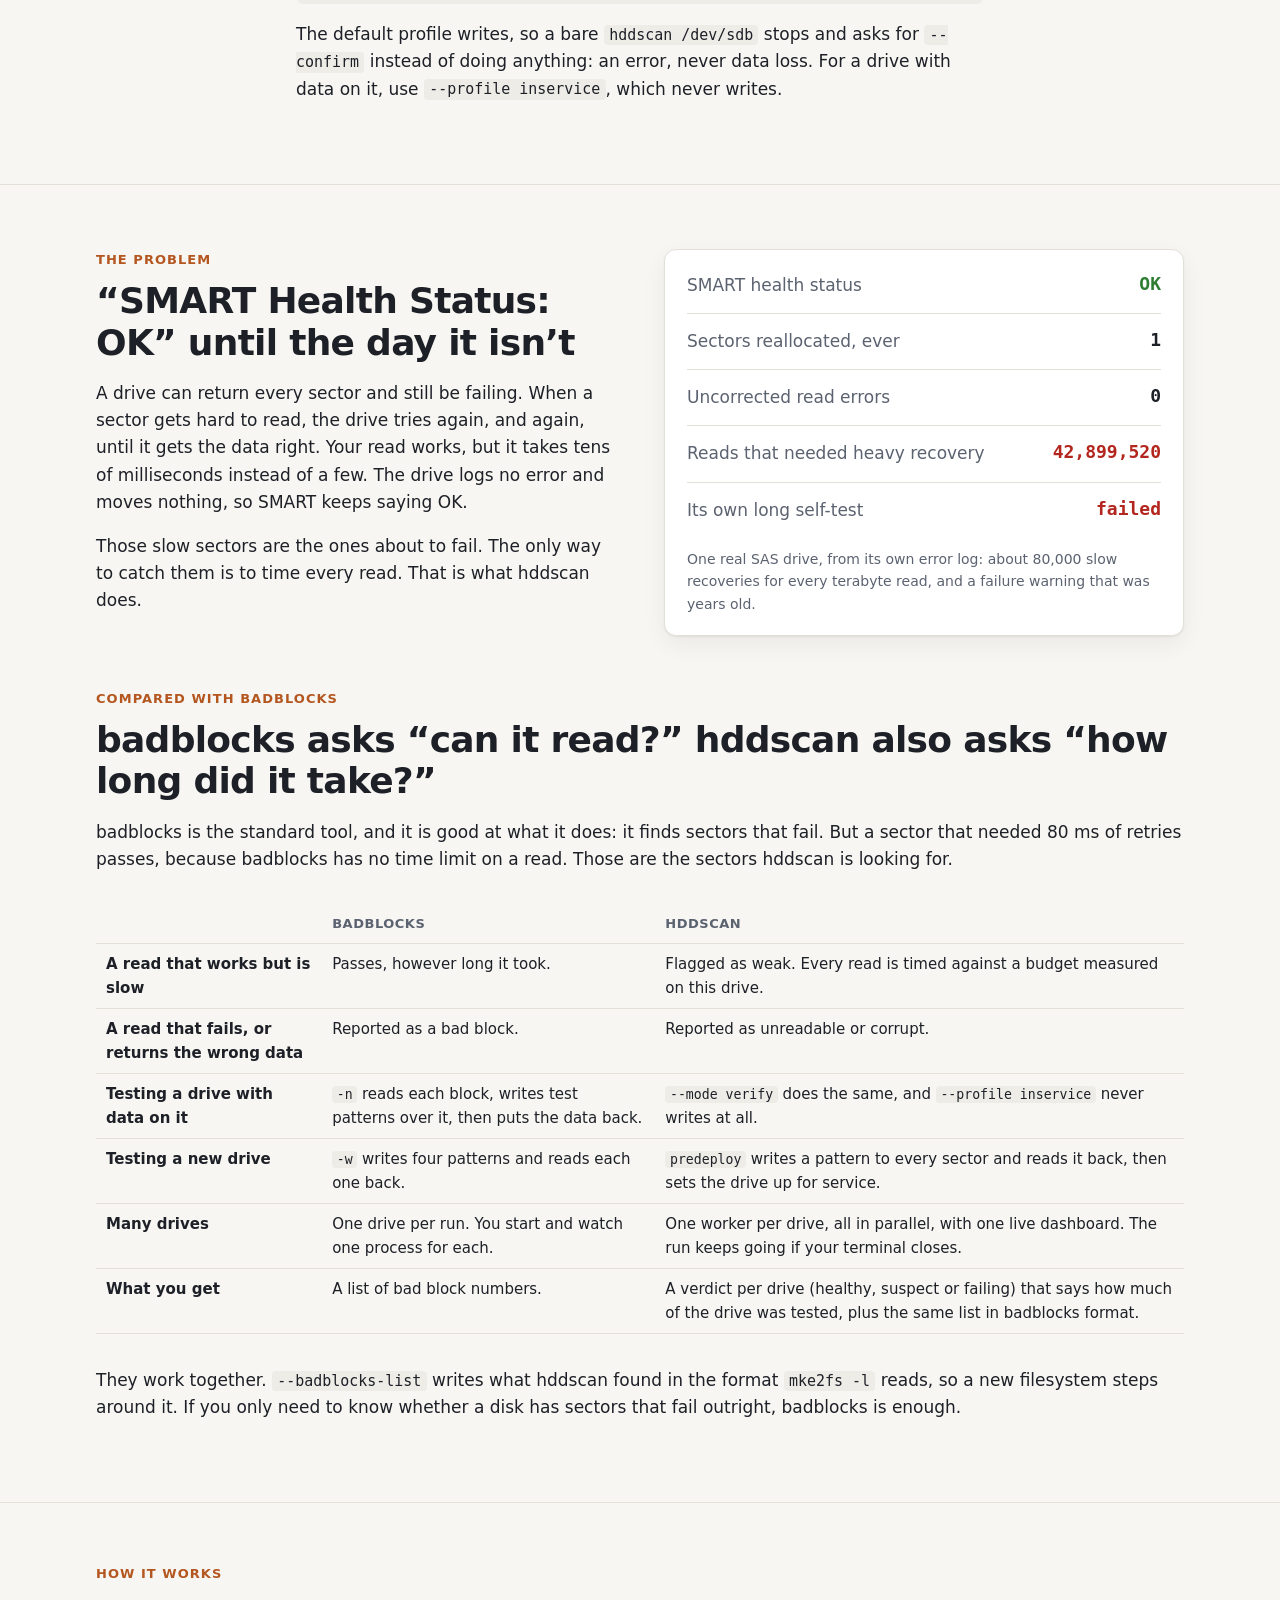
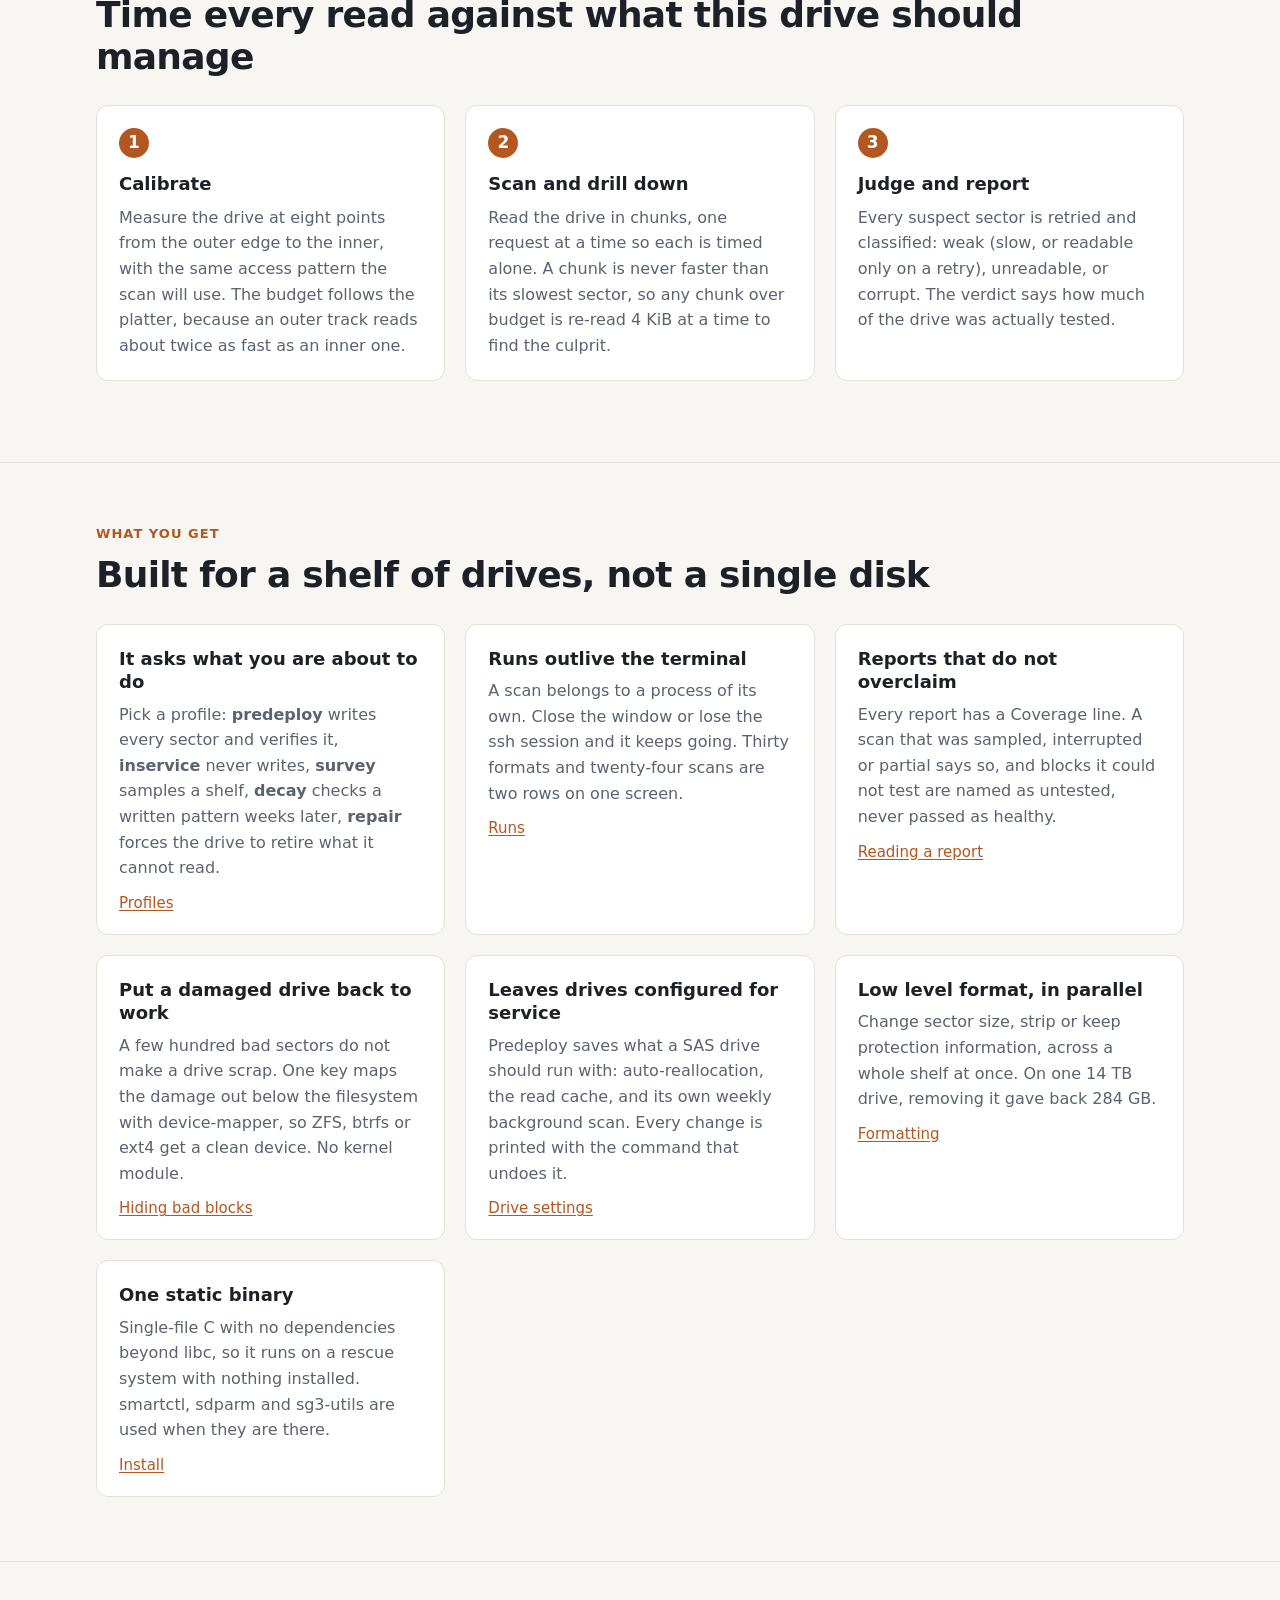
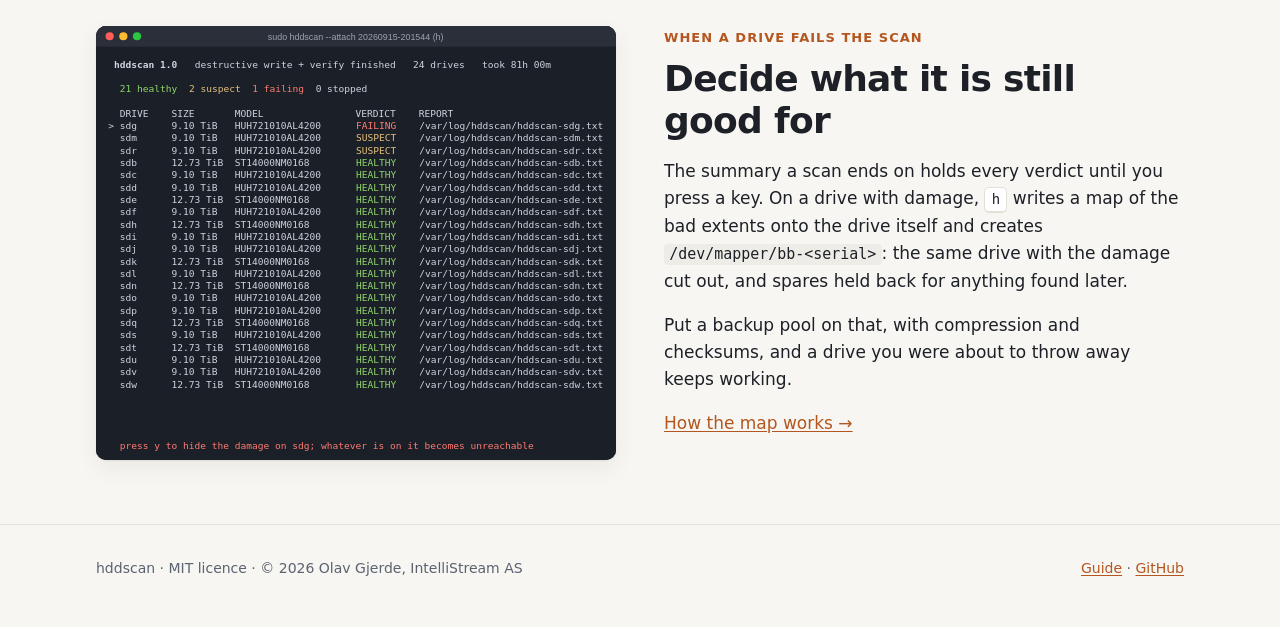
==== commit fa02ea1b: "Simplify the problem section and compare with badblocks The problem section says the same things in " ====
--- a/docs/index.html
+++ b/docs/index.html
@@ -58,28 +58,49 @@
 		<div>
 			<p class="kicker">The problem</p>
 			<h2>“SMART Health Status: OK” until the day it isn’t</h2>
-			<p>A drive can return every sector correctly and still be failing.
-			When a sector gets hard to read, the firmware retries it,
-			re-reads it with different settings, and corrects the data. Your
-			read succeeds; it just takes tens of milliseconds instead of a few.
-			Nothing is reallocated, nothing is logged as an error, and SMART
-			keeps saying OK.</p>
-			<p>Those slow sectors are the ones about to become unreadable.
-			Timing reads is the only way to see them coming, and that is what
-			hddscan does.</p>
+			<p>A drive can return every sector and still be failing. When a
+			sector gets hard to read, the drive tries again, and again, until
+			it gets the data right. Your read works, but it takes tens of
+			milliseconds instead of a few. The drive logs no error and moves
+			nothing, so SMART keeps saying OK.</p>
+			<p>Those slow sectors are the ones about to fail. The only way to
+			catch them is to time every read. That is what hddscan does.</p>
 		</div>
 		<div class="evidence" role="group" aria-label="One real drive">
 			<dl>
 				<div><dt>SMART health status</dt><dd class="ok">OK</dd></div>
 				<div><dt>Sectors reallocated, ever</dt><dd>1</dd></div>
 				<div><dt>Uncorrected read errors</dt><dd>0</dd></div>
-				<div><dt>Reads the drive had to grind for</dt><dd class="bad">42,899,520</dd></div>
+				<div><dt>Reads that needed heavy recovery</dt><dd class="bad">42,899,520</dd></div>
 				<div><dt>Its own long self-test</dt><dd class="bad">failed</dd></div>
 			</dl>
 			<p style="font-size:14px;color:var(--muted);margin:10px 0 12px">One real SAS drive, from its own error
-			counter log: about 80,000 slow recoveries per terabyte read, and a
-			failure prediction years old.</p>
-		</div>
+			log: about 80,000 slow recoveries for every terabyte read, and a
+			failure warning that was years old.</p>
+		</div>
+	</div>
+	<div class="wrap" style="margin-top:56px">
+		<p class="kicker">Compared with badblocks</p>
+		<h2>badblocks asks “can it read?” hddscan also asks “how long did it take?”</h2>
+		<p>badblocks is the standard tool, and it is good at what it does: it
+		finds sectors that fail. But a sector that needed 80 ms of retries
+		passes, because badblocks has no time limit on a read. Those are the
+		sectors hddscan is looking for.</p>
+		<div class="table-wrap"><table>
+			<thead><tr><th></th><th>badblocks</th><th>hddscan</th></tr></thead>
+			<tbody>
+				<tr><td><b>A read that works but is slow</b></td><td>Passes, however long it took.</td><td>Flagged as weak. Every read is timed against a budget measured on this drive.</td></tr>
+				<tr><td><b>A read that fails, or returns the wrong data</b></td><td>Reported as a bad block.</td><td>Reported as unreadable or corrupt.</td></tr>
+				<tr><td><b>Testing a drive with data on it</b></td><td><code>-n</code> reads each block, writes test patterns over it, then puts the data back.</td><td><code>--mode verify</code> does the same, and <code>--profile inservice</code> never writes at all.</td></tr>
+				<tr><td><b>Testing a new drive</b></td><td><code>-w</code> writes four patterns and reads each one back.</td><td><code>predeploy</code> writes a pattern to every sector and reads it back, then sets the drive up for service.</td></tr>
+				<tr><td><b>Many drives</b></td><td>One drive per run. You start and watch one process for each.</td><td>One worker per drive, all in parallel, with one live dashboard. The run keeps going if your terminal closes.</td></tr>
+				<tr><td><b>What you get</b></td><td>A list of bad block numbers.</td><td>A verdict per drive (healthy, suspect or failing) that says how much of the drive was tested, plus the same list in badblocks format.</td></tr>
+			</tbody>
+		</table></div>
+		<p>They work together. <code>--badblocks-list</code> writes what hddscan
+		found in the format <code>mke2fs -l</code> reads, so a new filesystem
+		steps around it. If you only need to know whether a disk has sectors
+		that fail outright, badblocks is enough.</p>
 	</div>
 </section>
 
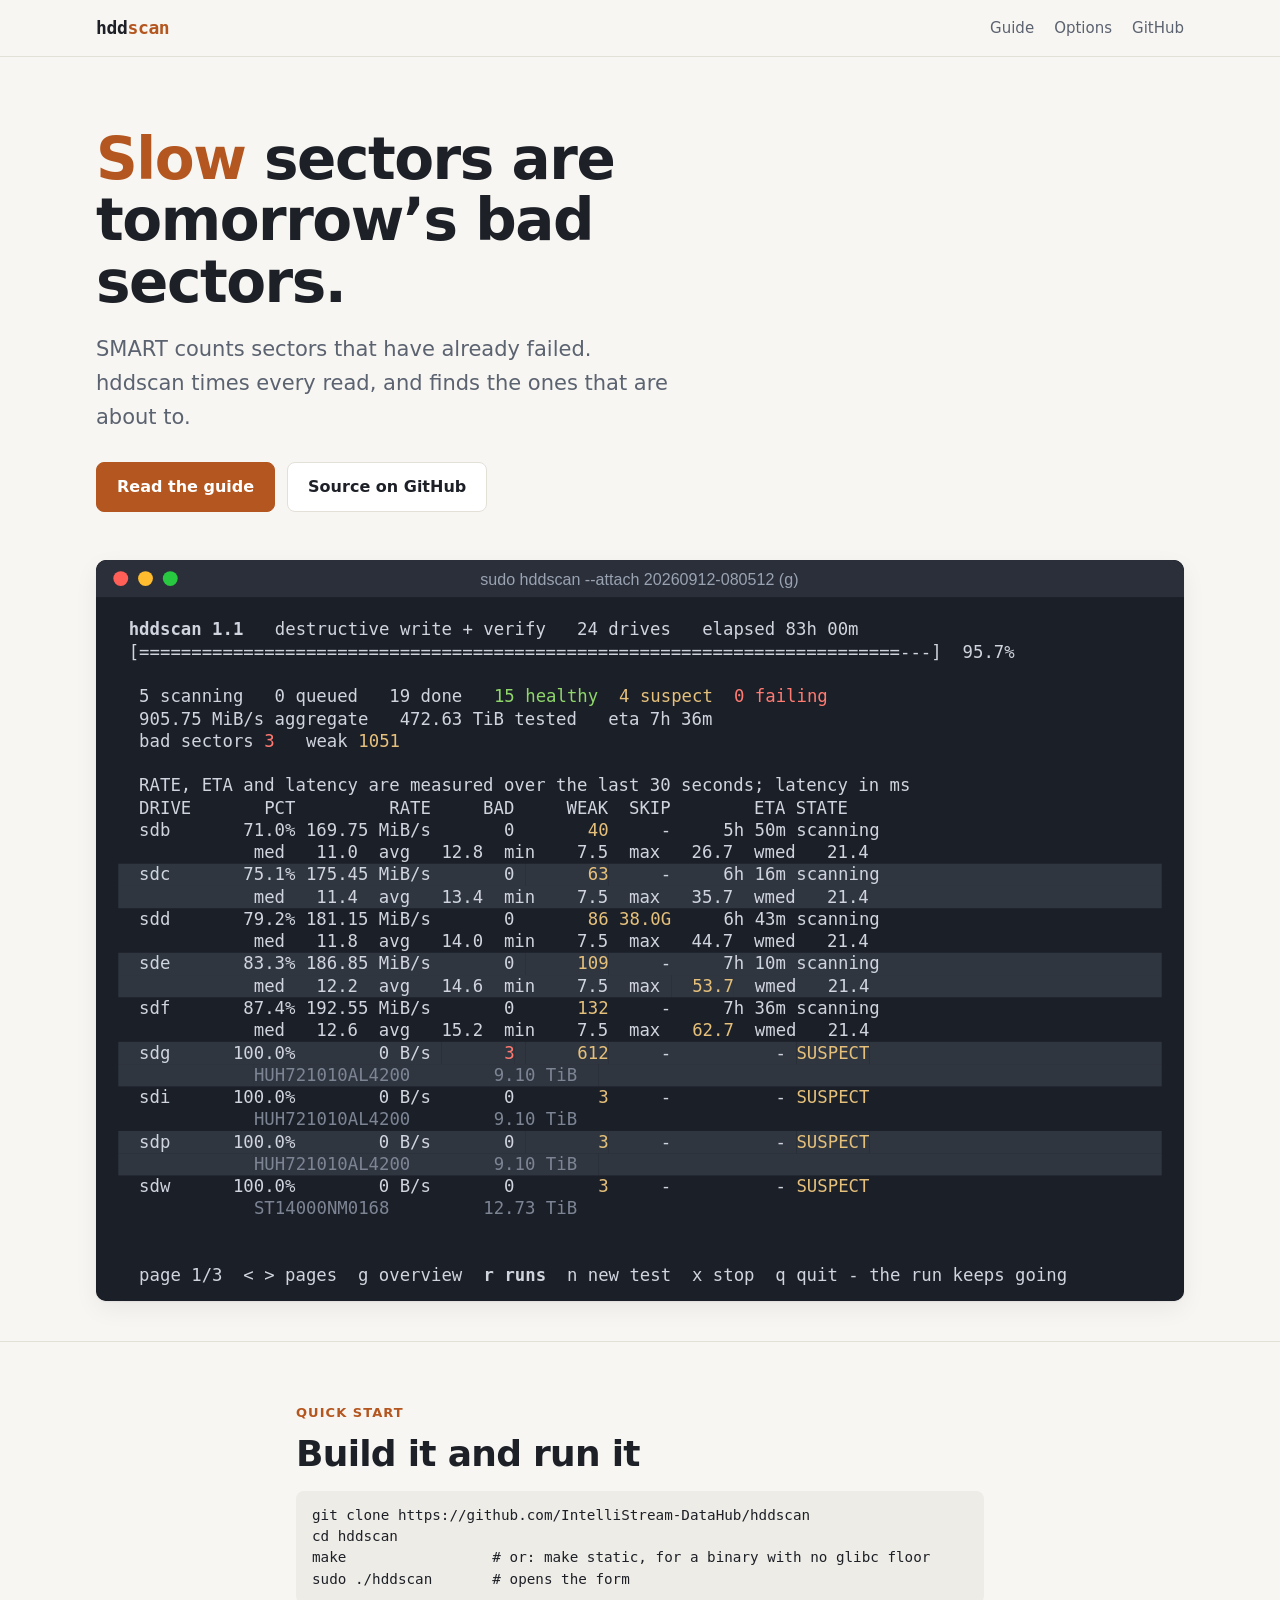
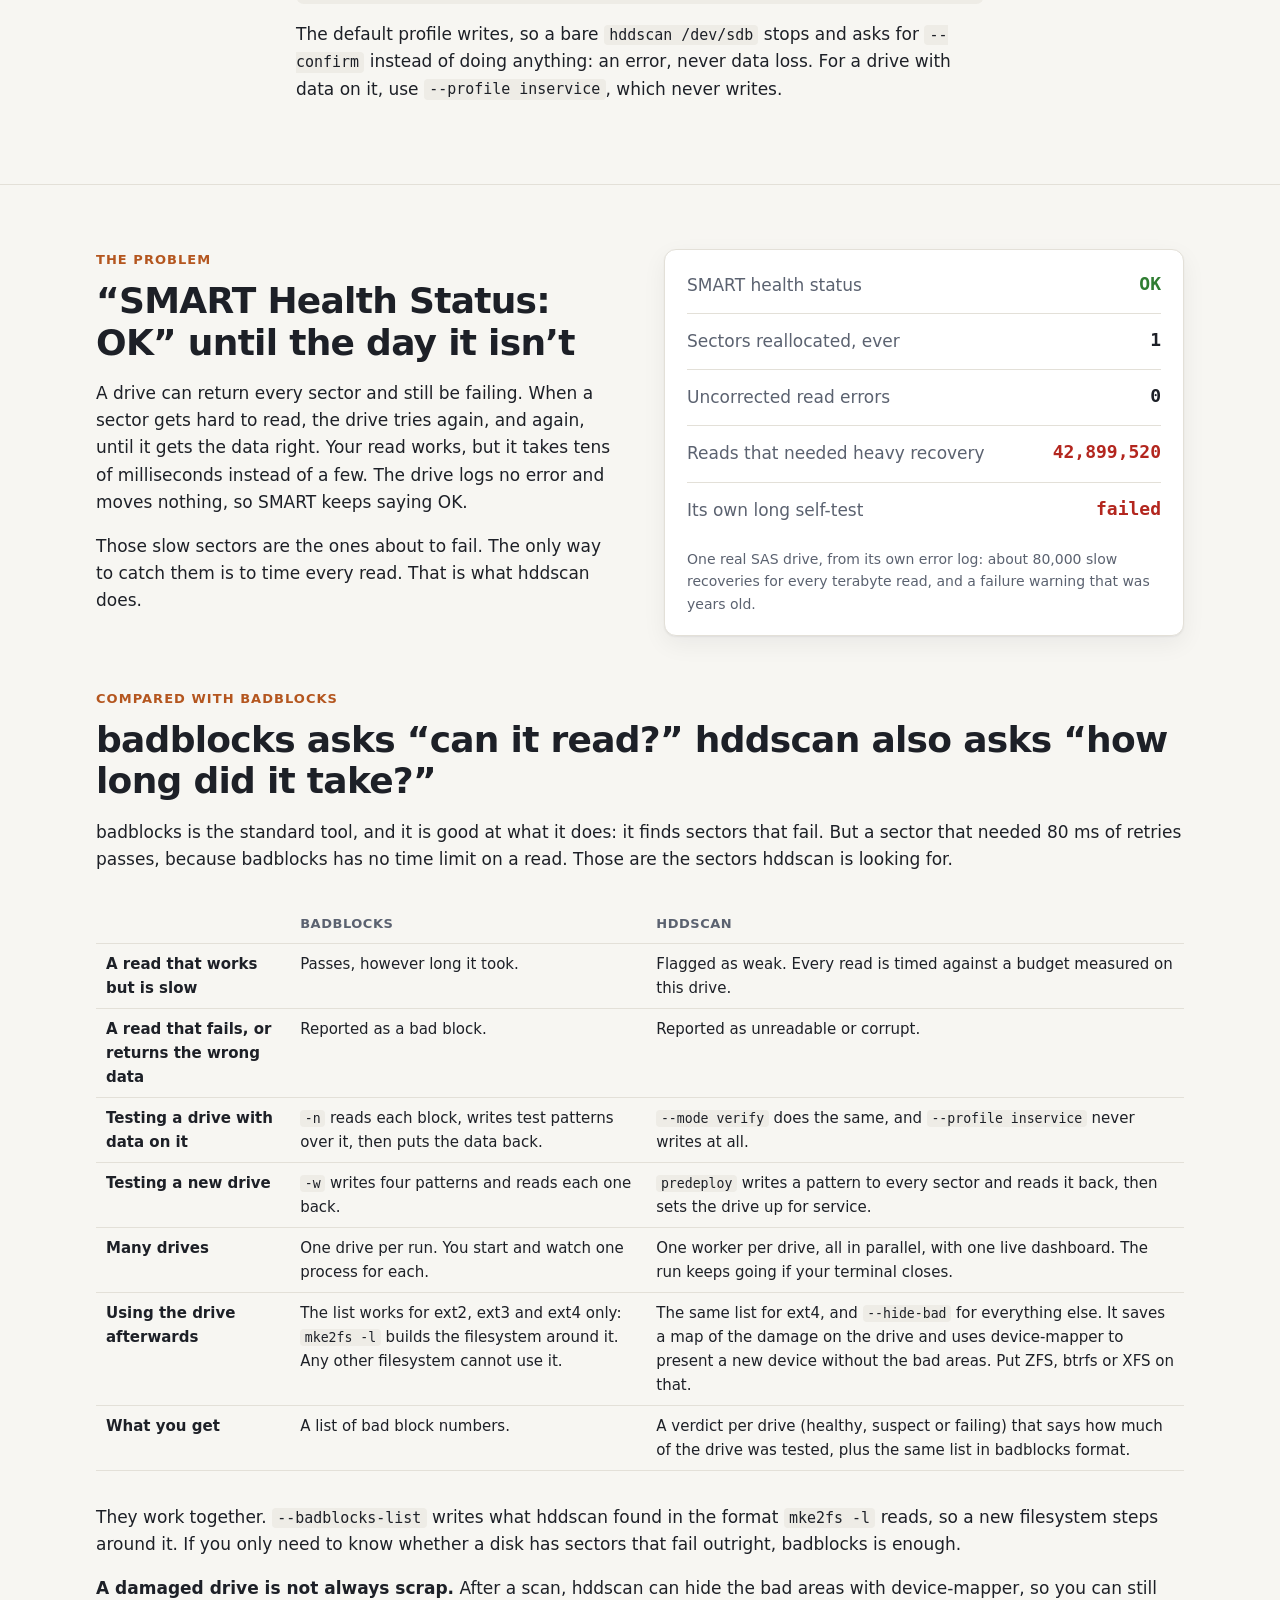
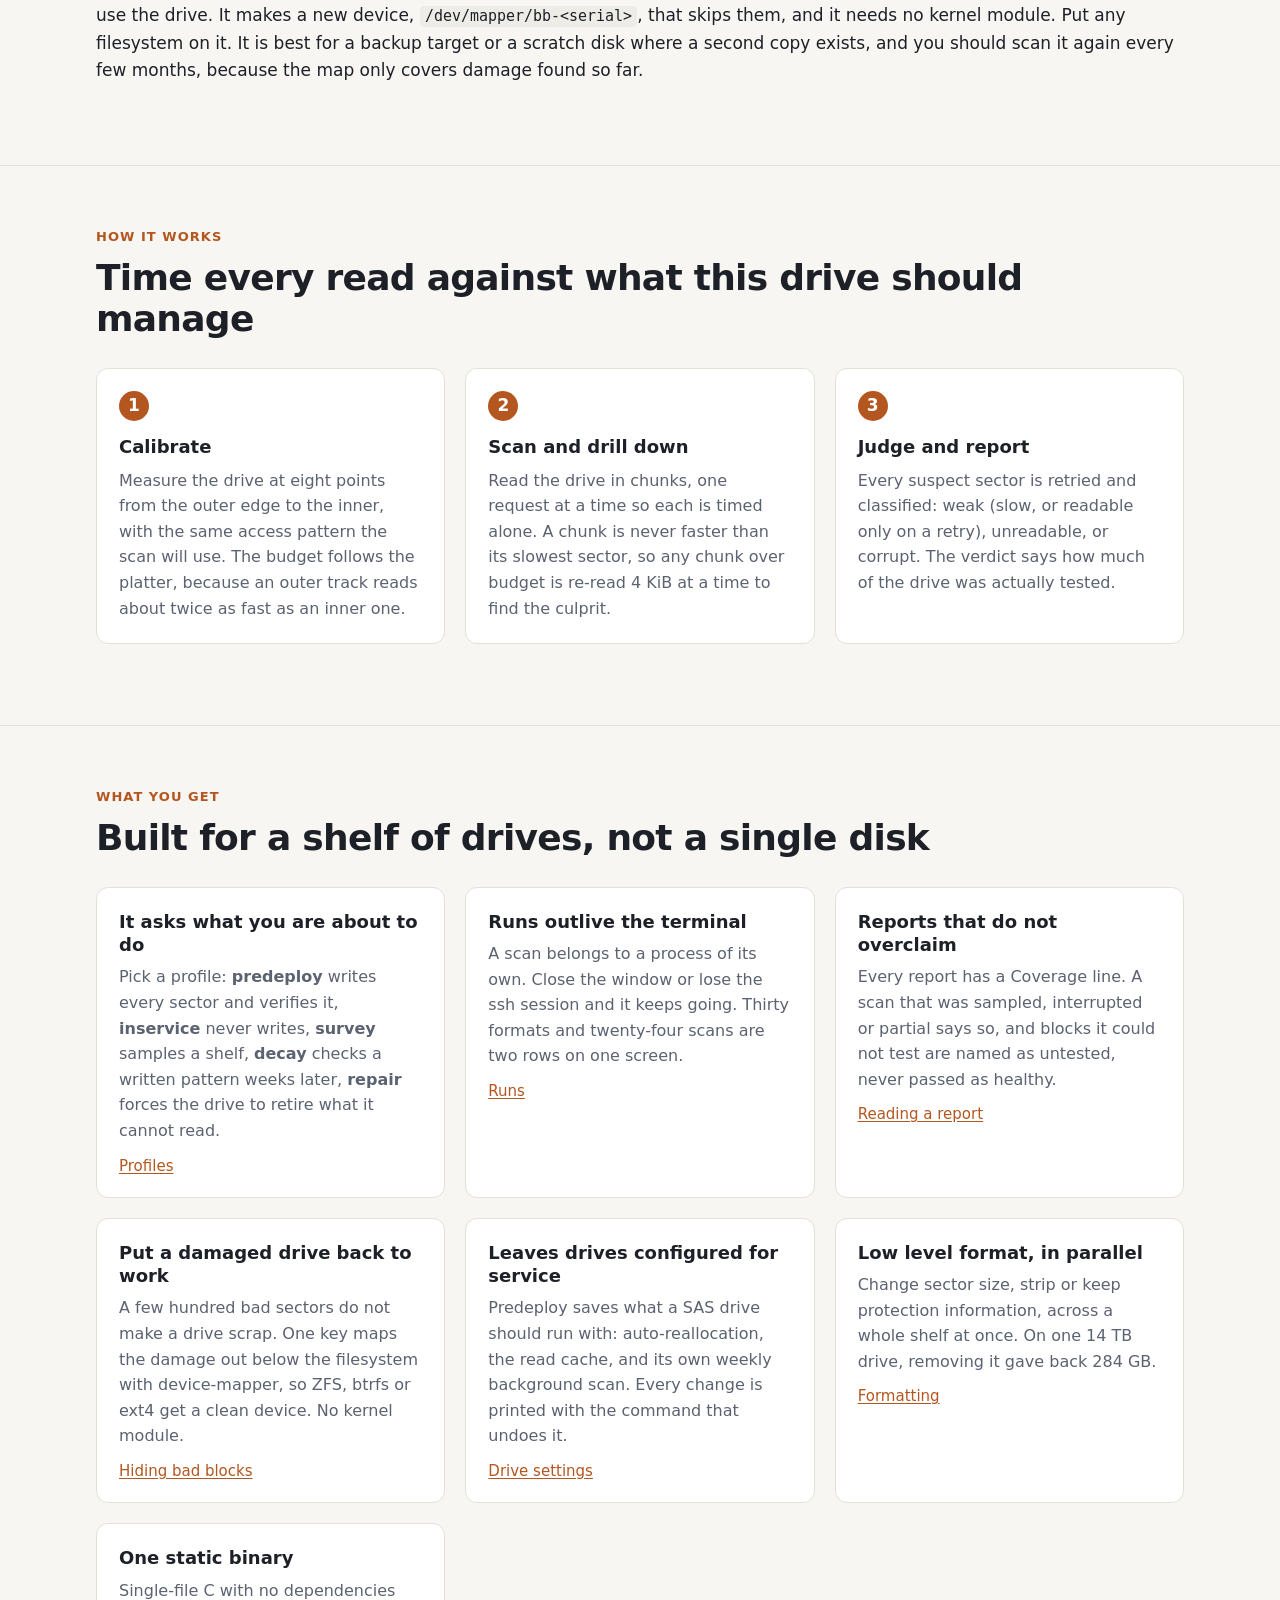
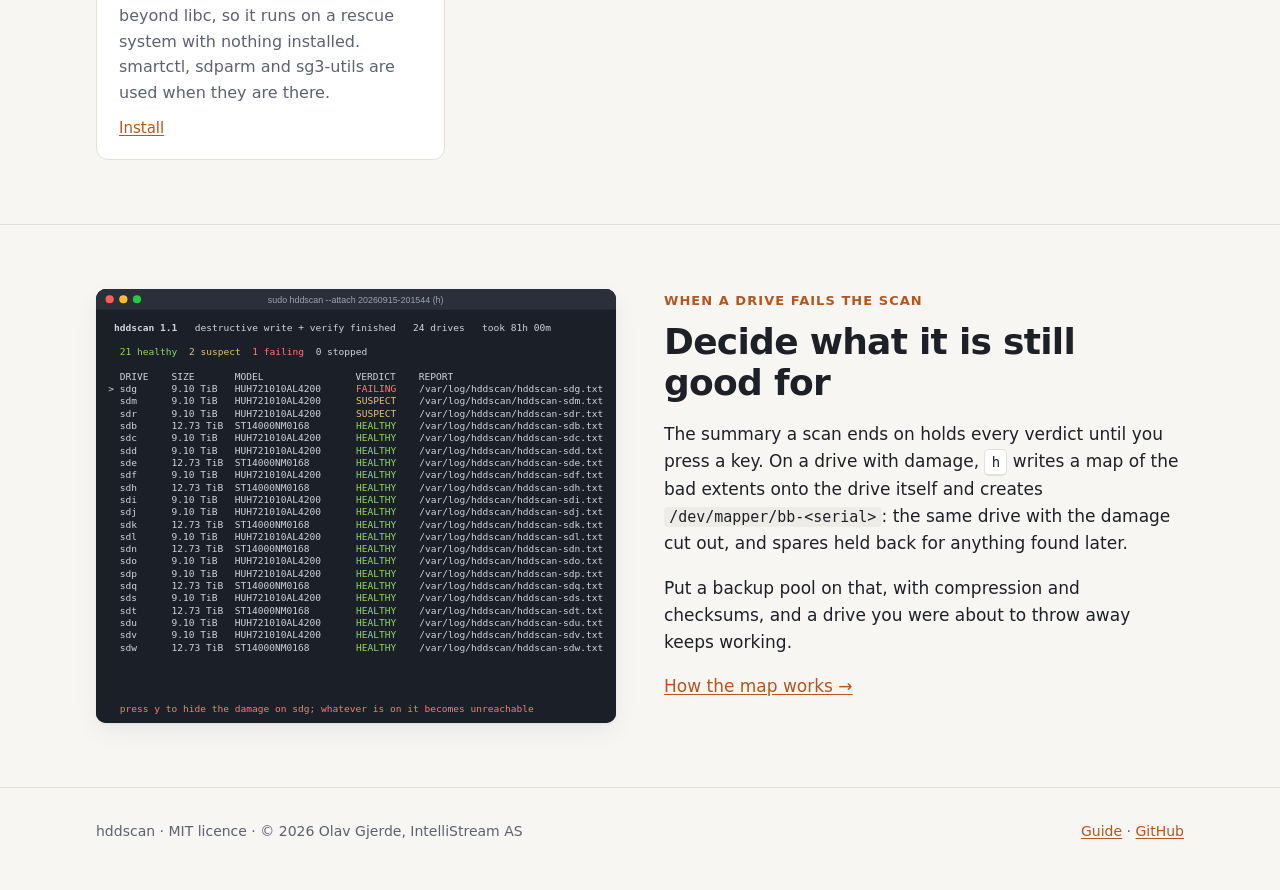
==== commit fe5633ea: "Say a damaged drive can still be used, with device-mapper The badblocks comparison now has a row for" ====
--- a/docs/index.html
+++ b/docs/index.html
@@ -94,6 +94,7 @@
 				<tr><td><b>Testing a drive with data on it</b></td><td><code>-n</code> reads each block, writes test patterns over it, then puts the data back.</td><td><code>--mode verify</code> does the same, and <code>--profile inservice</code> never writes at all.</td></tr>
 				<tr><td><b>Testing a new drive</b></td><td><code>-w</code> writes four patterns and reads each one back.</td><td><code>predeploy</code> writes a pattern to every sector and reads it back, then sets the drive up for service.</td></tr>
 				<tr><td><b>Many drives</b></td><td>One drive per run. You start and watch one process for each.</td><td>One worker per drive, all in parallel, with one live dashboard. The run keeps going if your terminal closes.</td></tr>
+				<tr><td><b>Using the drive afterwards</b></td><td>The list works for ext2, ext3 and ext4 only: <code>mke2fs -l</code> builds the filesystem around it. Any other filesystem cannot use it.</td><td>The same list for ext4, and <code>--hide-bad</code> for everything else. It saves a map of the damage on the drive and uses device-mapper to present a new device without the bad areas. Put ZFS, btrfs or XFS on that.</td></tr>
 				<tr><td><b>What you get</b></td><td>A list of bad block numbers.</td><td>A verdict per drive (healthy, suspect or failing) that says how much of the drive was tested, plus the same list in badblocks format.</td></tr>
 			</tbody>
 		</table></div>
@@ -101,6 +102,13 @@
 		found in the format <code>mke2fs -l</code> reads, so a new filesystem
 		steps around it. If you only need to know whether a disk has sectors
 		that fail outright, badblocks is enough.</p>
+		<p><b>A damaged drive is not always scrap.</b> After a scan, hddscan can
+		hide the bad areas with device-mapper, so you can still use the drive.
+		It makes a new device, <code>/dev/mapper/bb-&lt;serial&gt;</code>, that
+		skips them, and it needs no kernel module. Put any filesystem on it.
+		It is best for a backup target or a scratch disk where a second copy
+		exists, and you should scan it again every few months, because the map
+		only covers damage found so far.</p>
 	</div>
 </section>
 
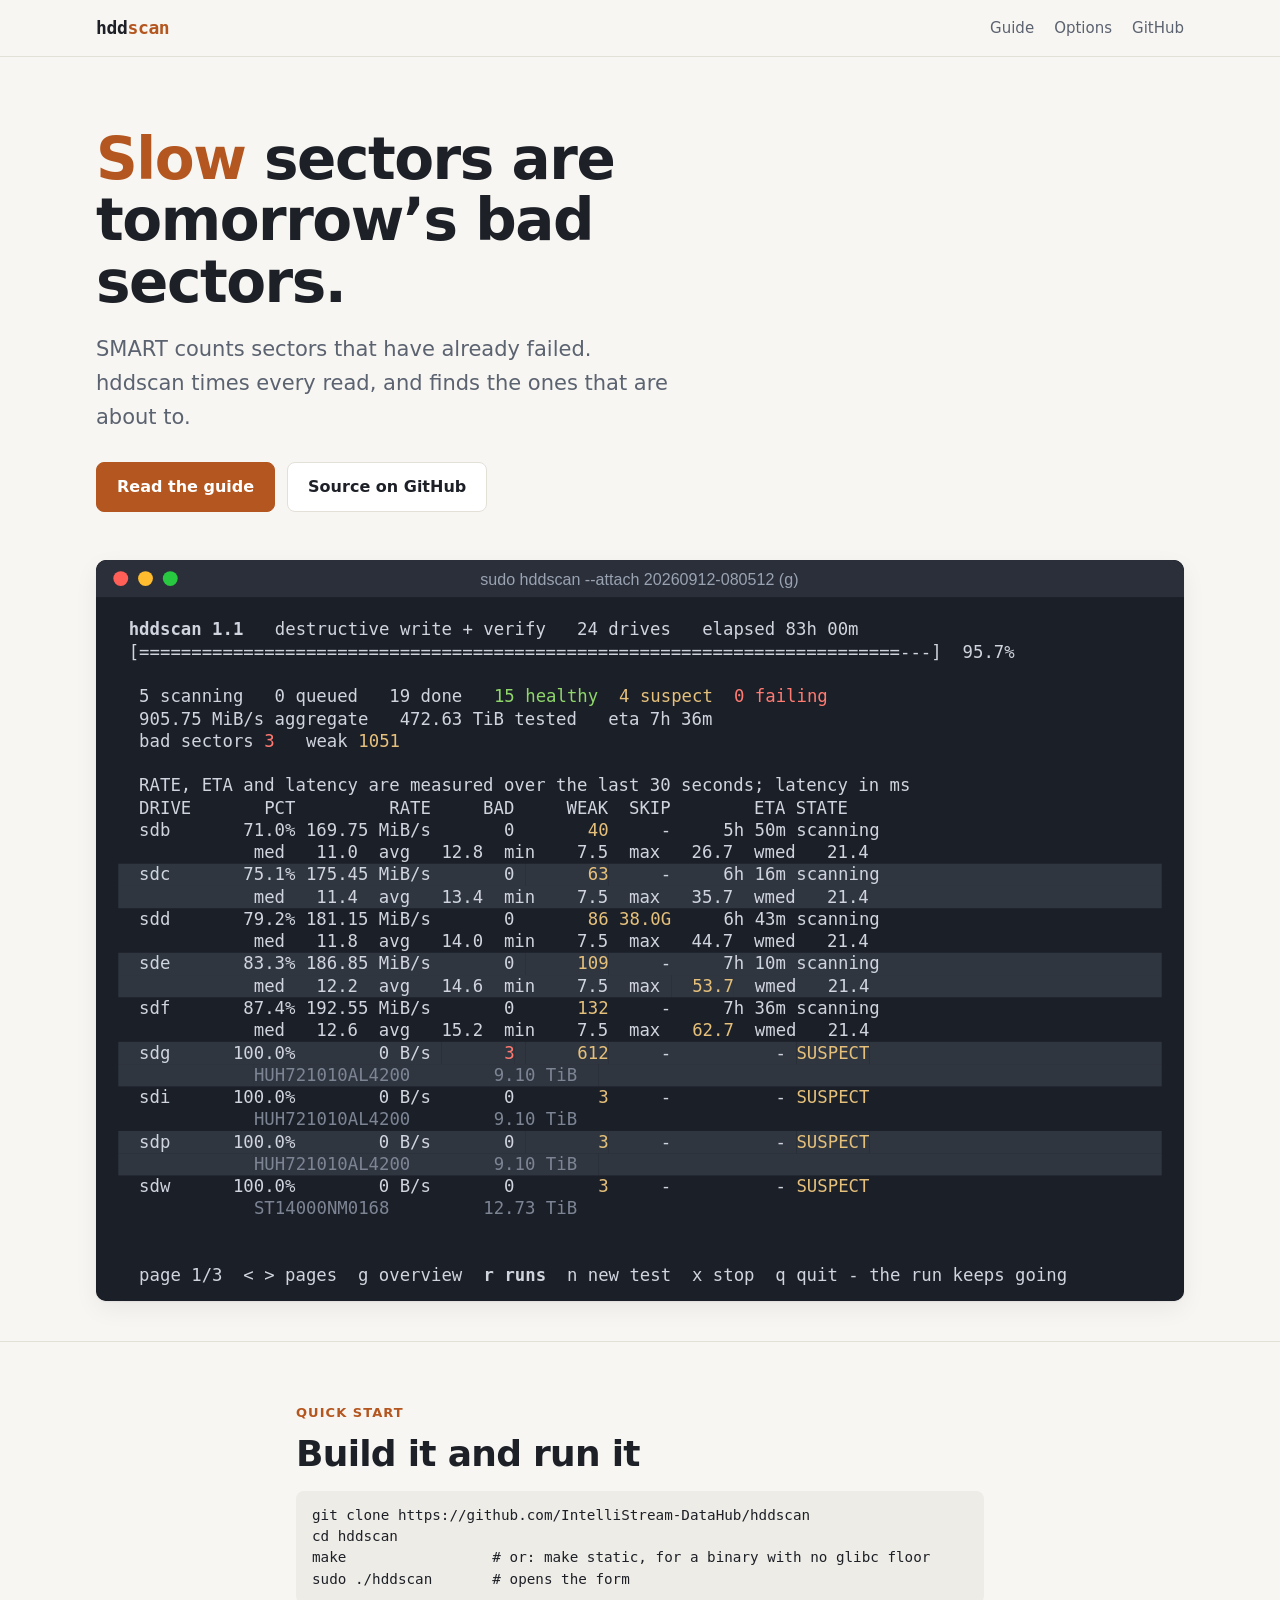
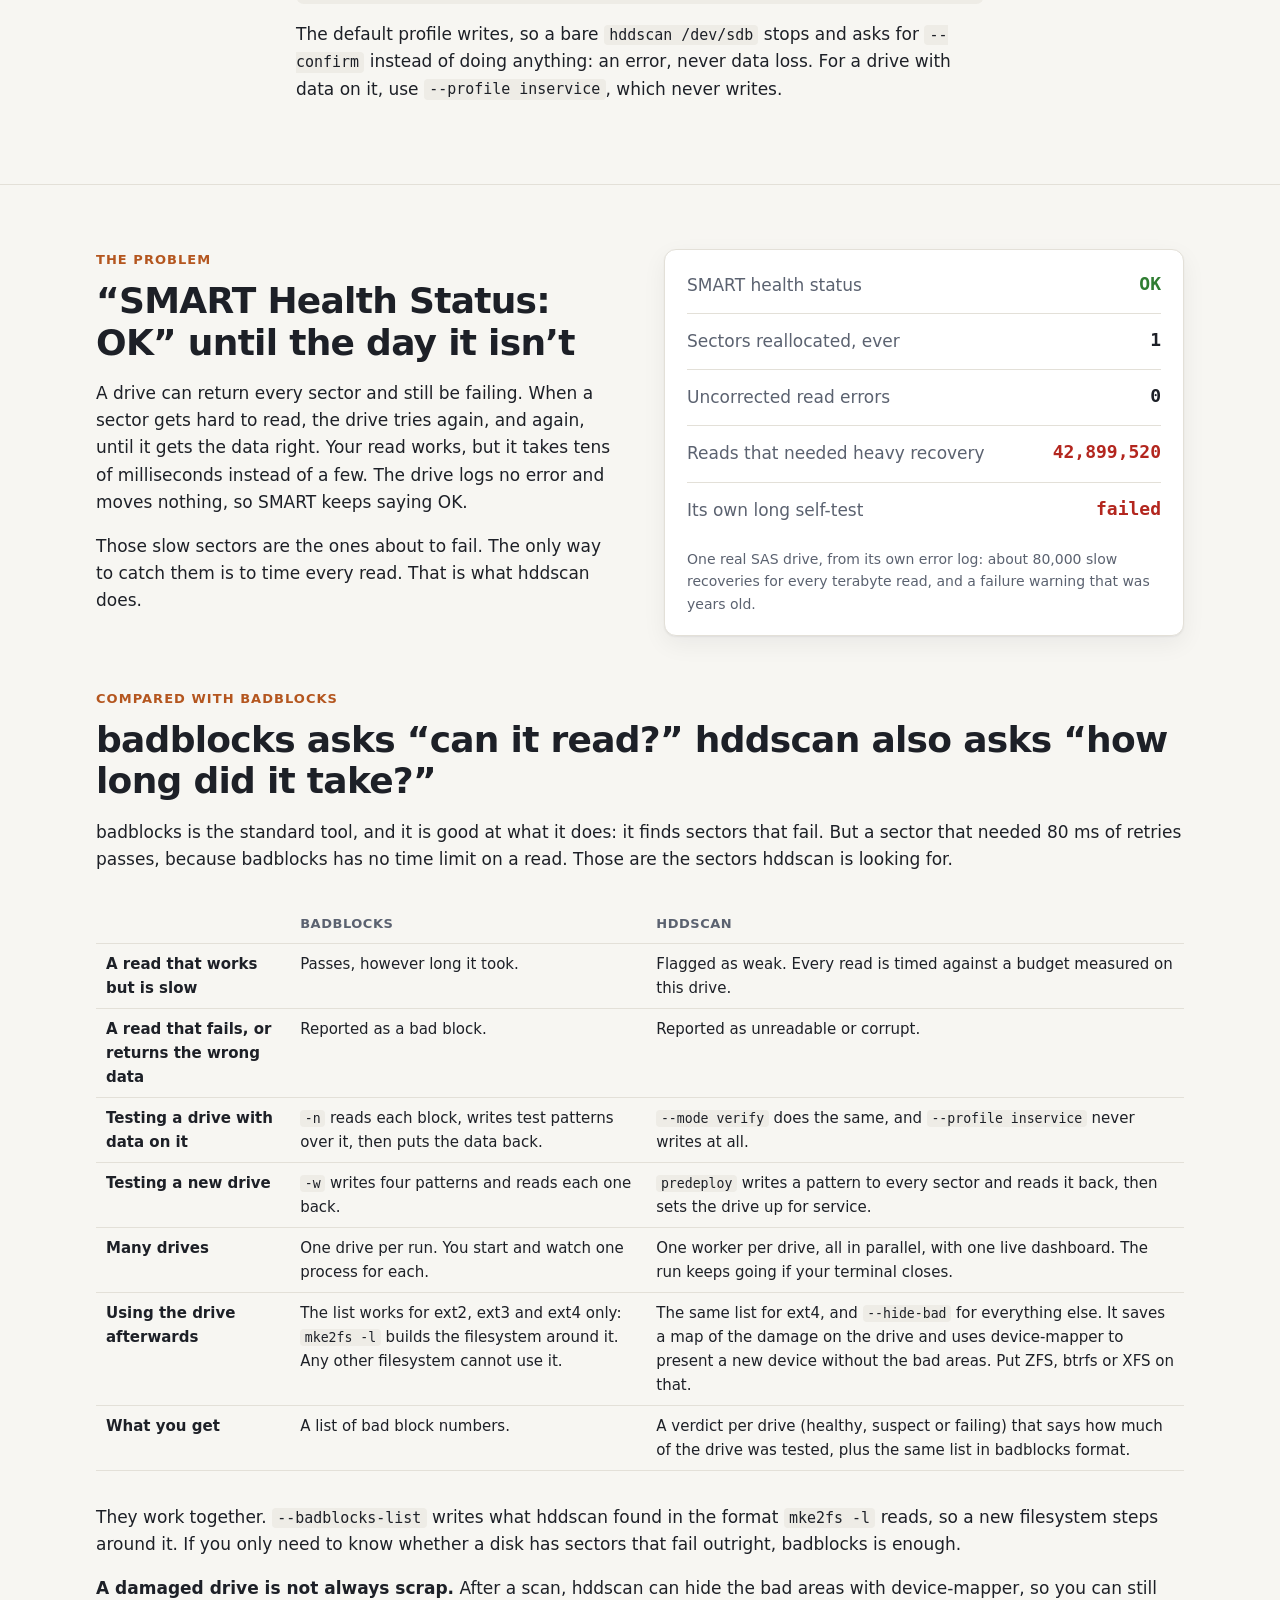
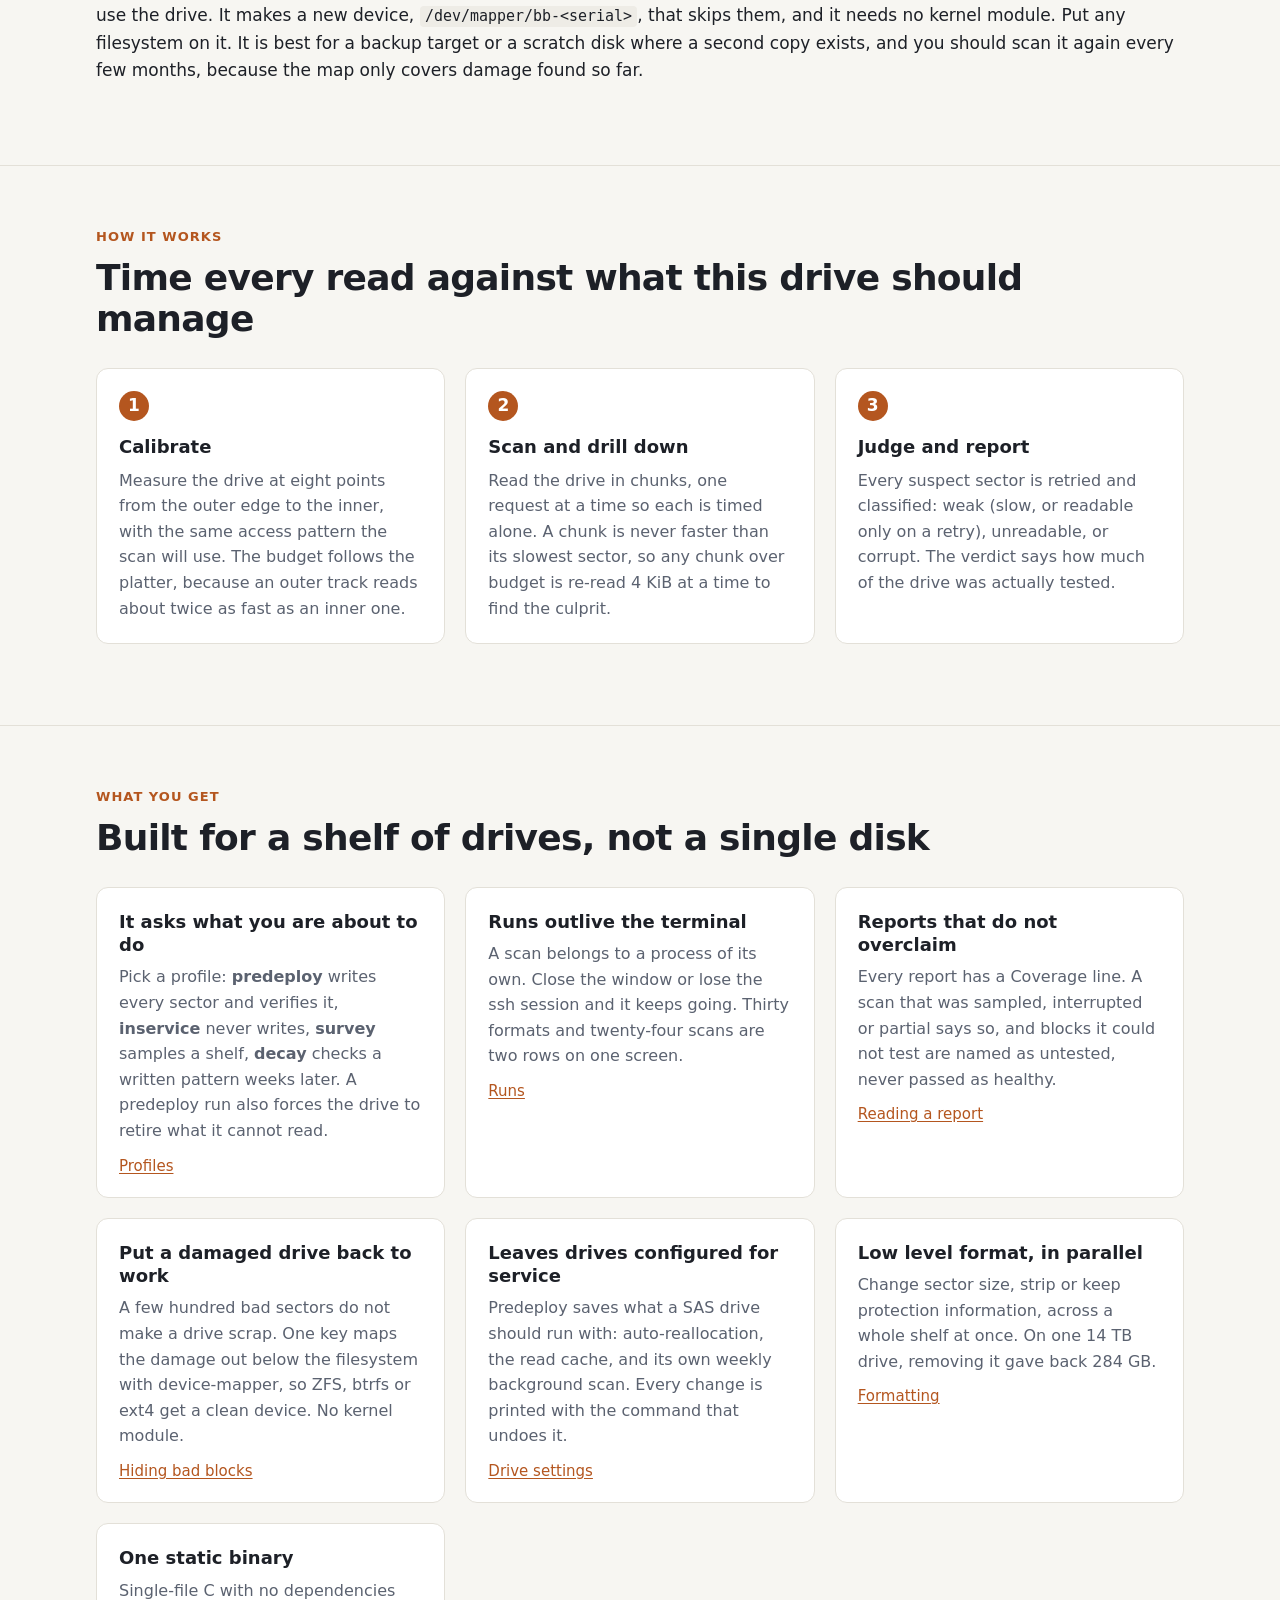
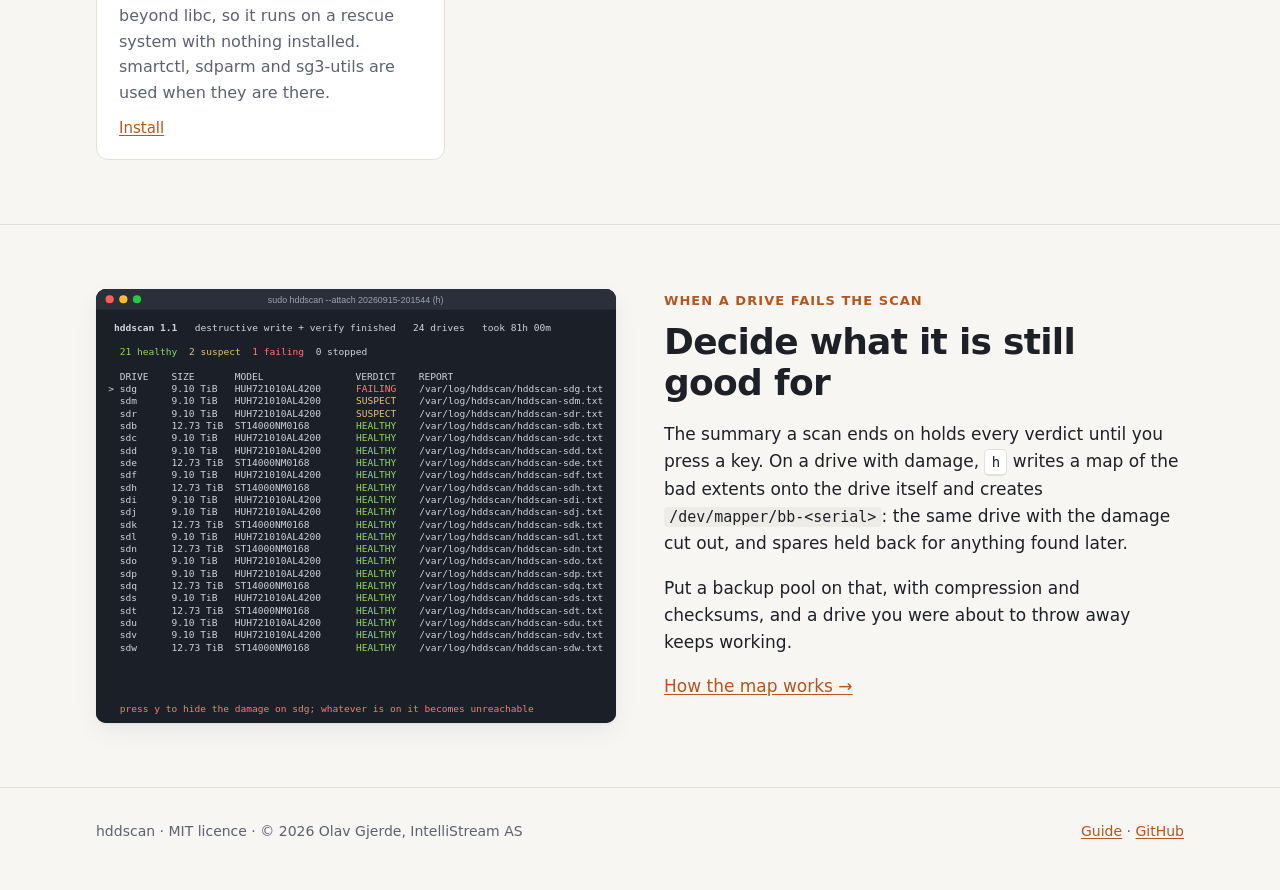
==== commit c3b5836a: "Fold the repair profile into predeploy, which forces the remap itself repair was predeploy plus --fo" ====
--- a/docs/index.html
+++ b/docs/index.html
@@ -151,8 +151,8 @@
 				<p>Pick a profile: <b>predeploy</b> writes every sector and
 				verifies it, <b>inservice</b> never writes, <b>survey</b>
 				samples a shelf, <b>decay</b> checks a written pattern weeks
-				later, <b>repair</b> forces the drive to retire what it cannot
-				read.</p>
+				later. A predeploy run also forces the drive to retire what it
+				cannot read.</p>
 				<a href="guide.html#profiles">Profiles</a>
 			</div>
 			<div class="card">
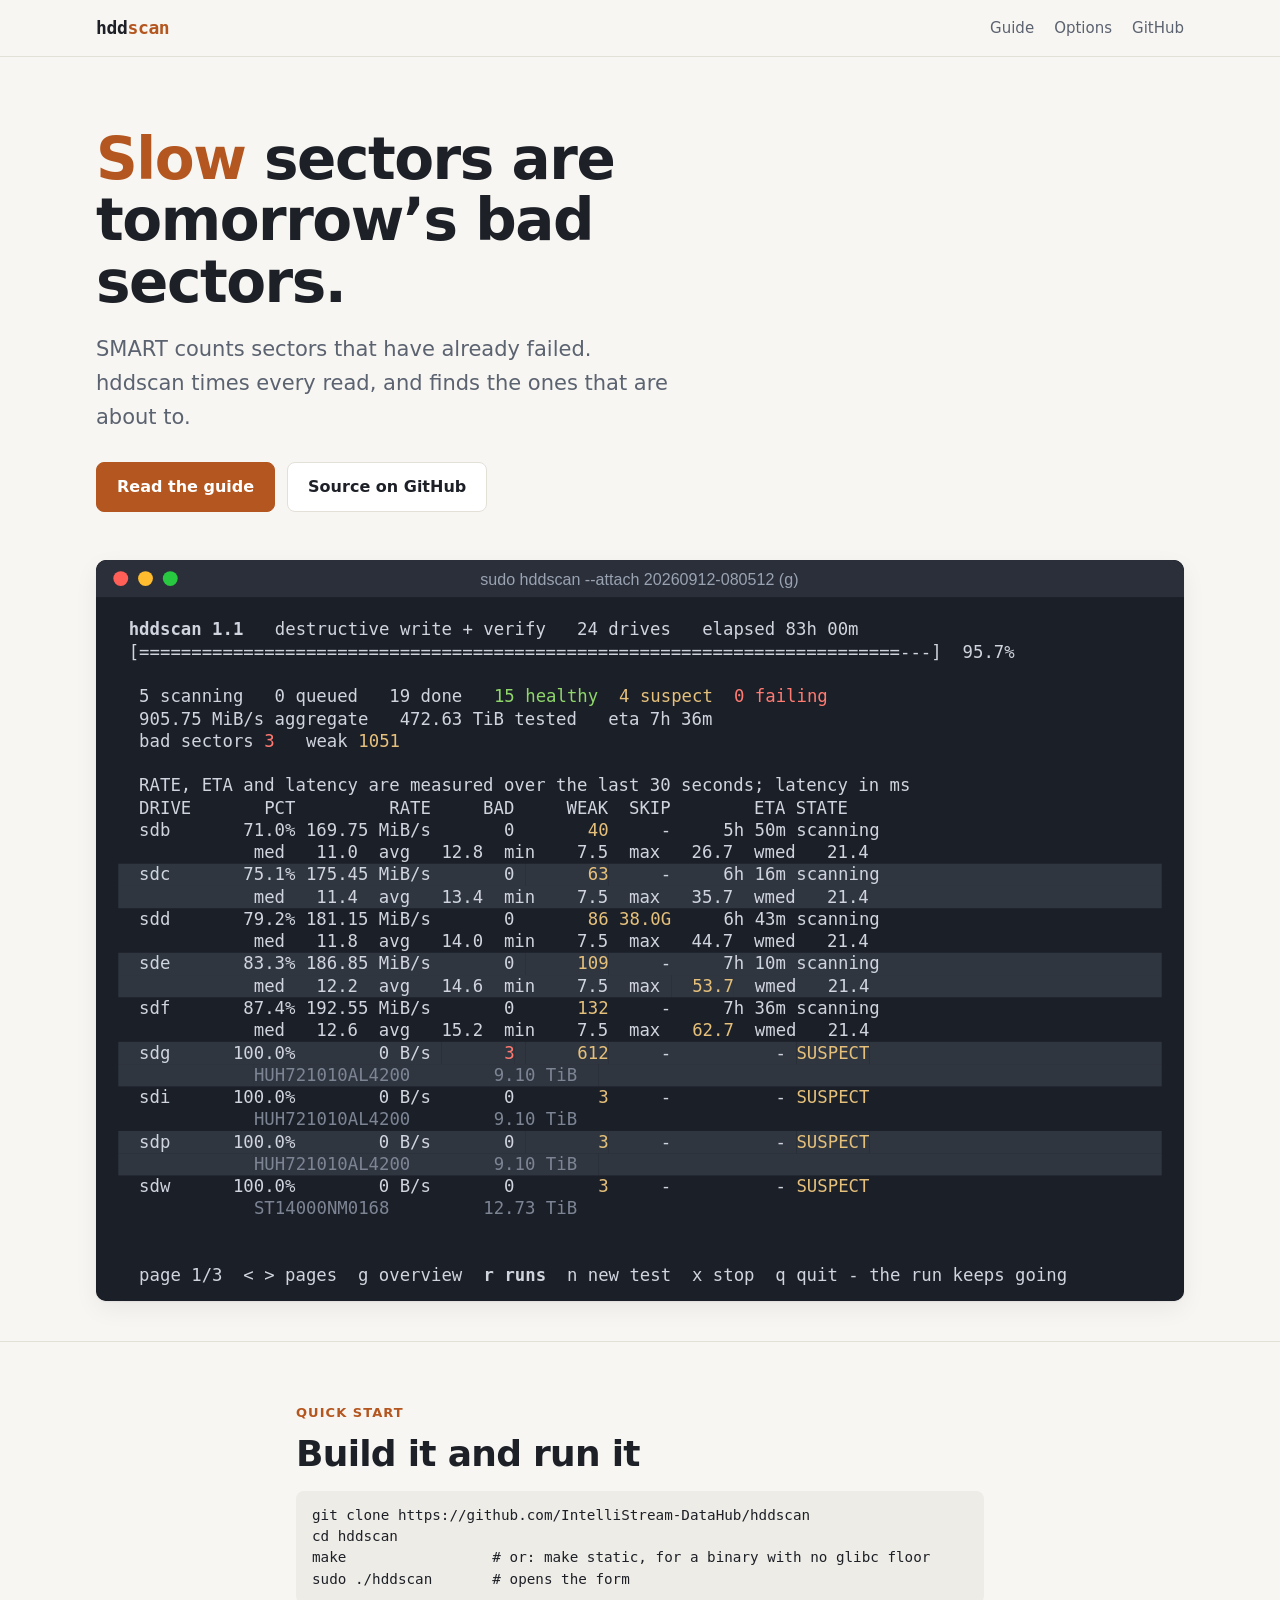
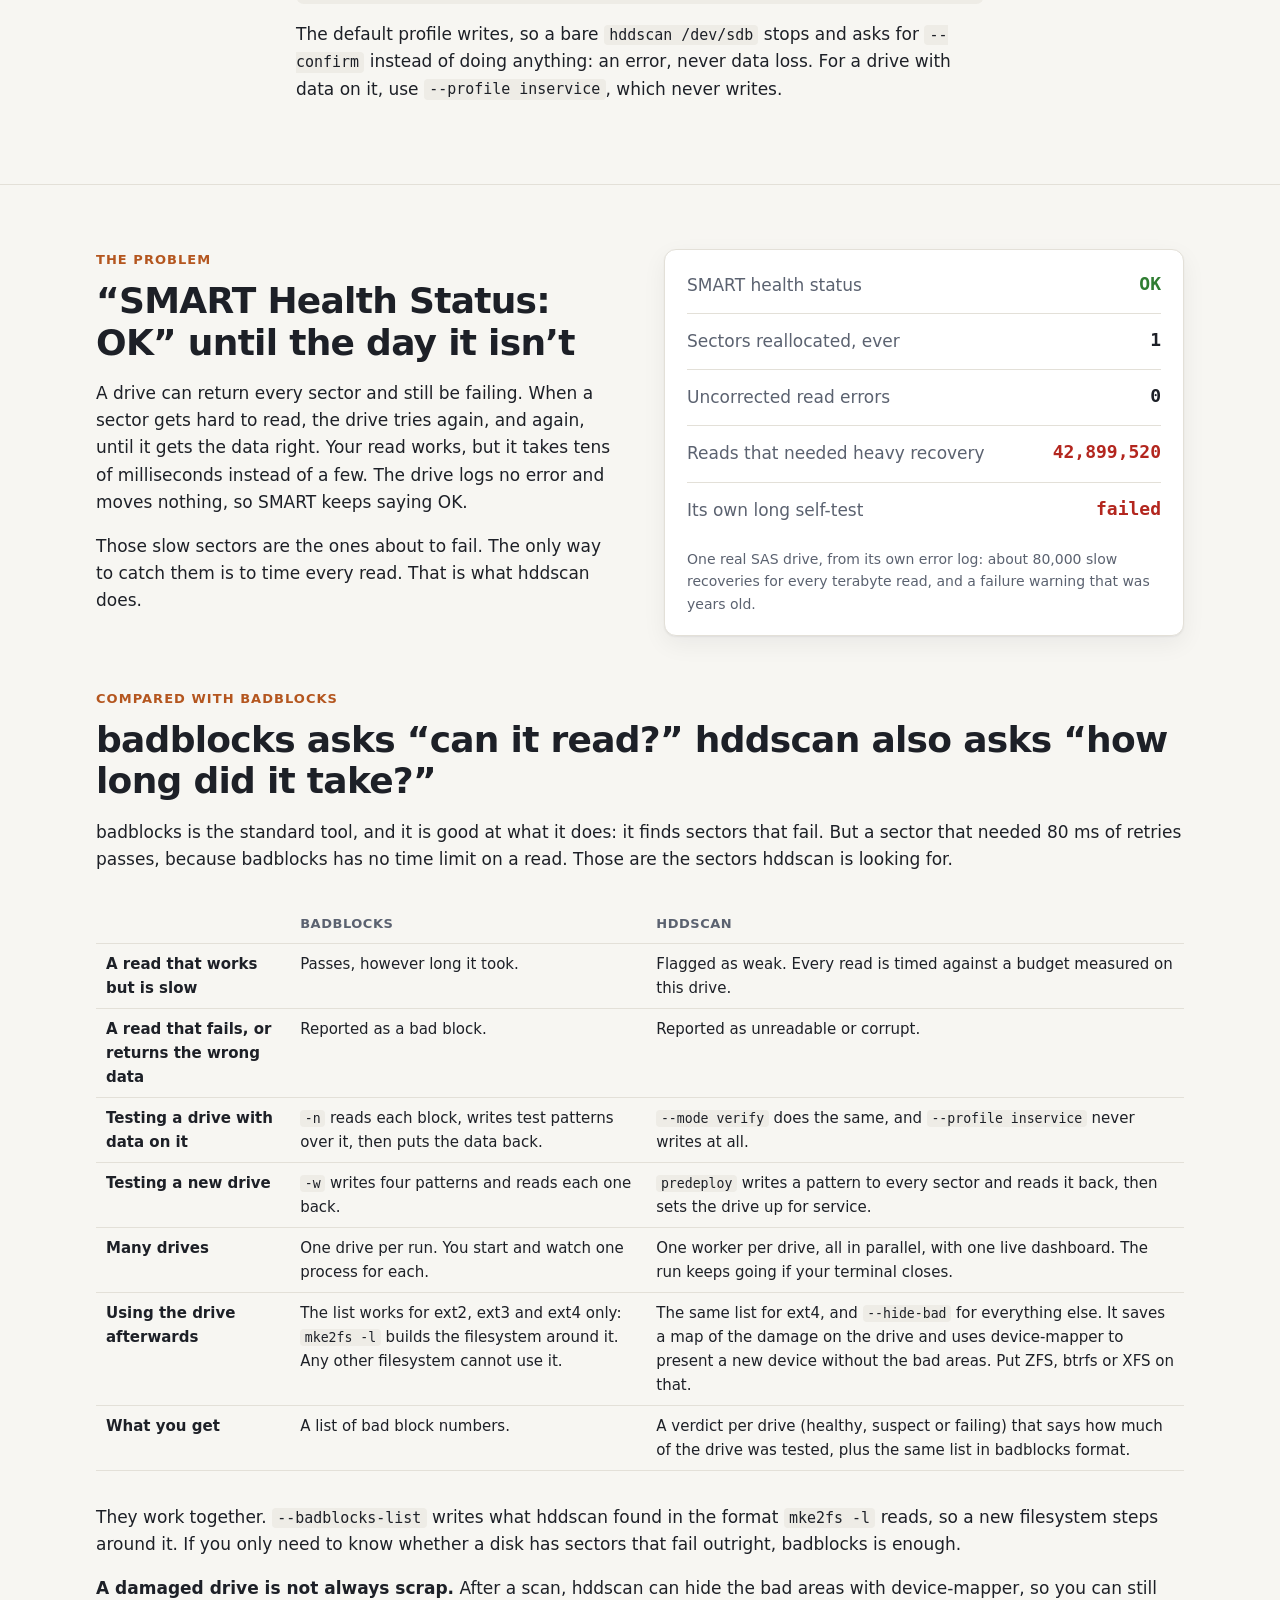
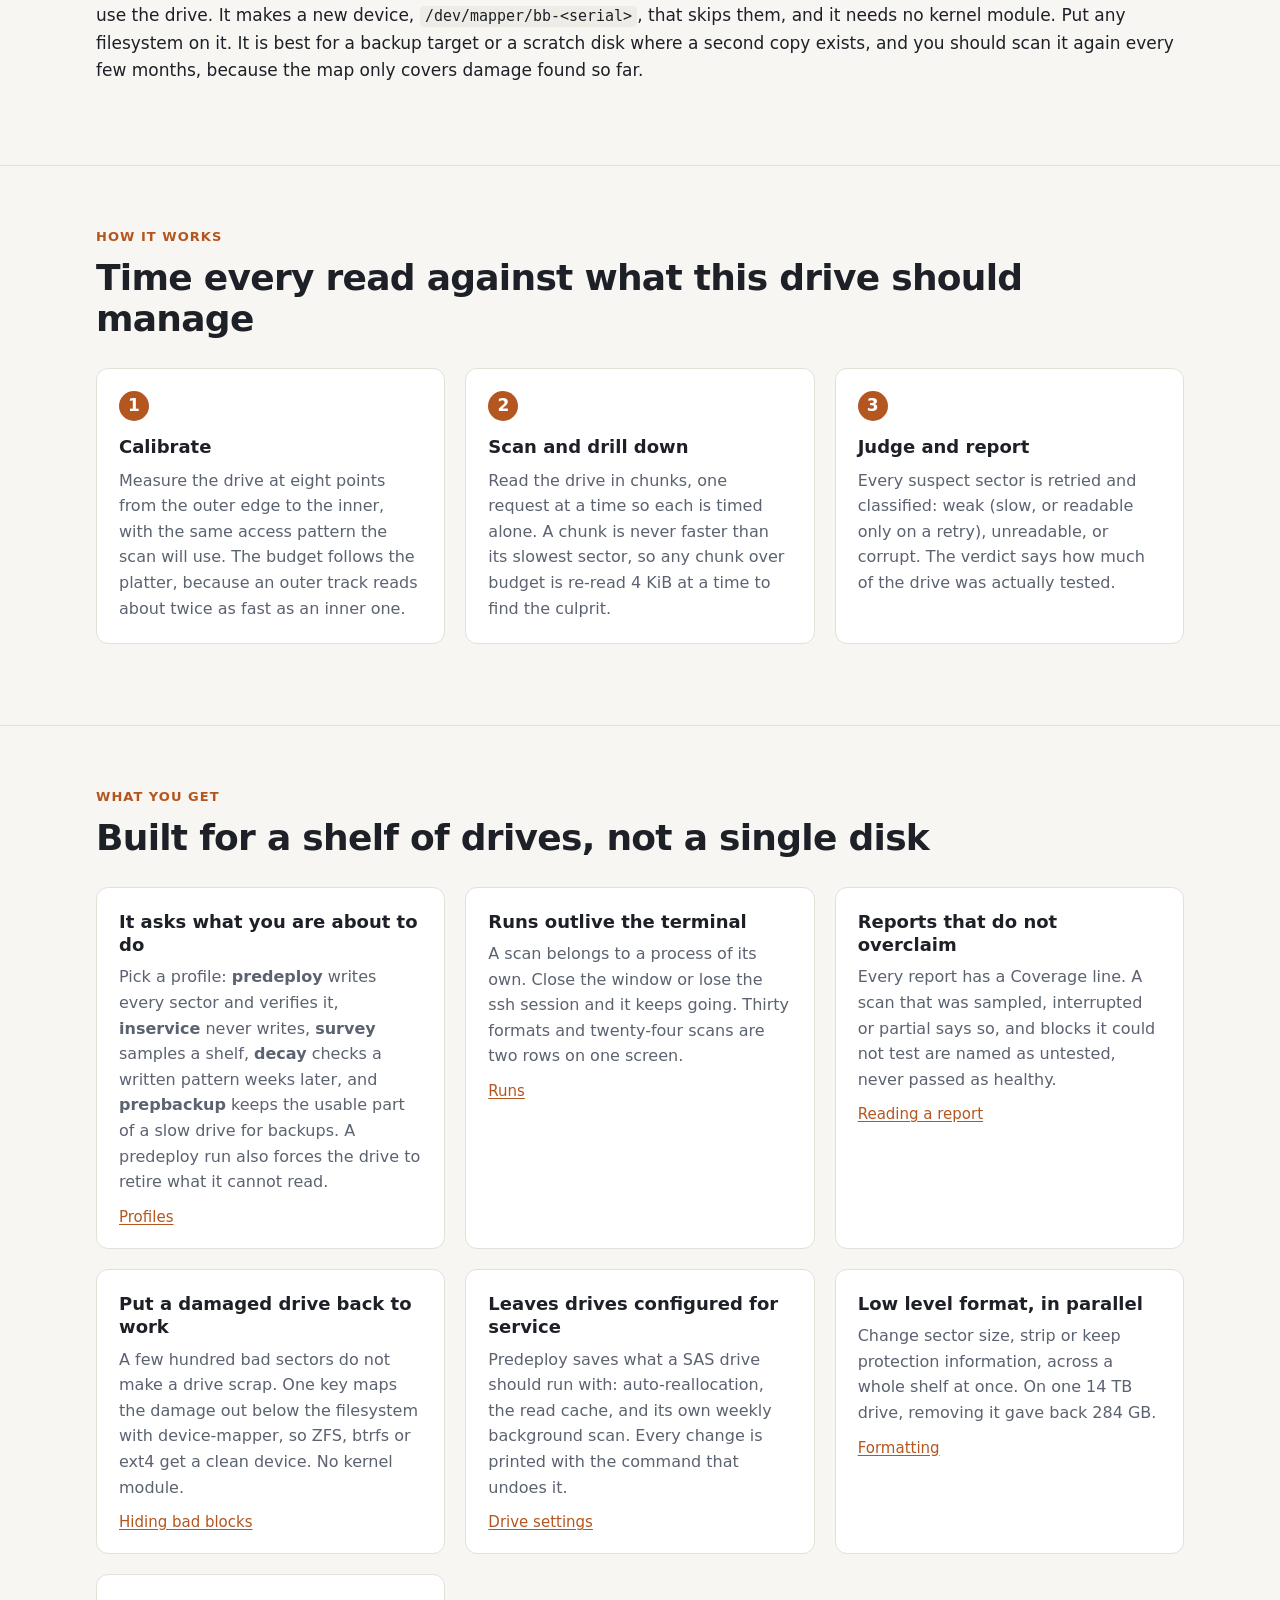
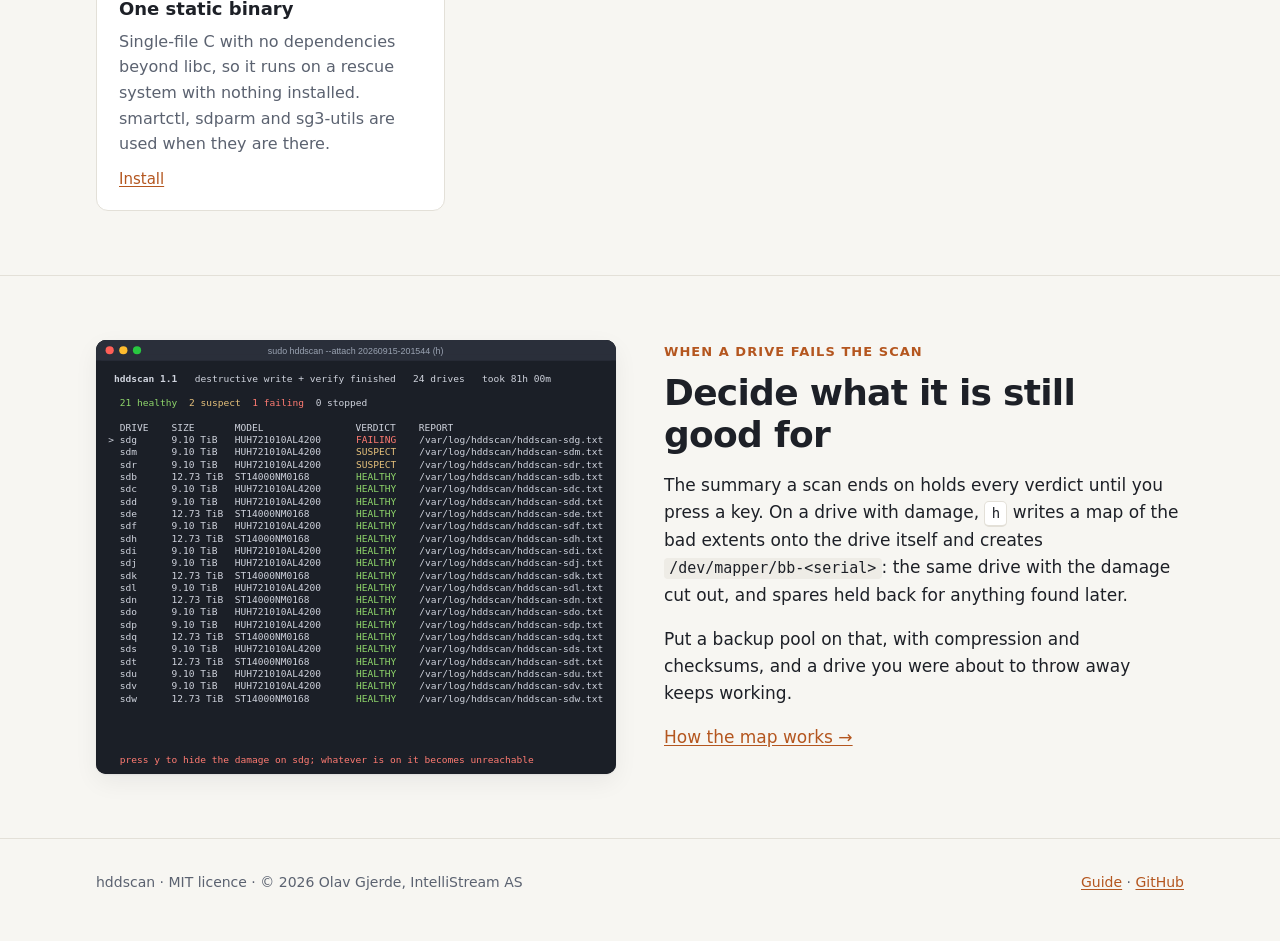
==== commit b8cce1ff: "Add prepbackup: keep the usable part of a slow drive for backups predeploy asks whether a drive is f" ====
--- a/docs/index.html
+++ b/docs/index.html
@@ -151,8 +151,9 @@
 				<p>Pick a profile: <b>predeploy</b> writes every sector and
 				verifies it, <b>inservice</b> never writes, <b>survey</b>
 				samples a shelf, <b>decay</b> checks a written pattern weeks
-				later. A predeploy run also forces the drive to retire what it
-				cannot read.</p>
+				later, and <b>prepbackup</b> keeps the usable part of a slow
+				drive for backups. A predeploy run also forces the drive to
+				retire what it cannot read.</p>
 				<a href="guide.html#profiles">Profiles</a>
 			</div>
 			<div class="card">
